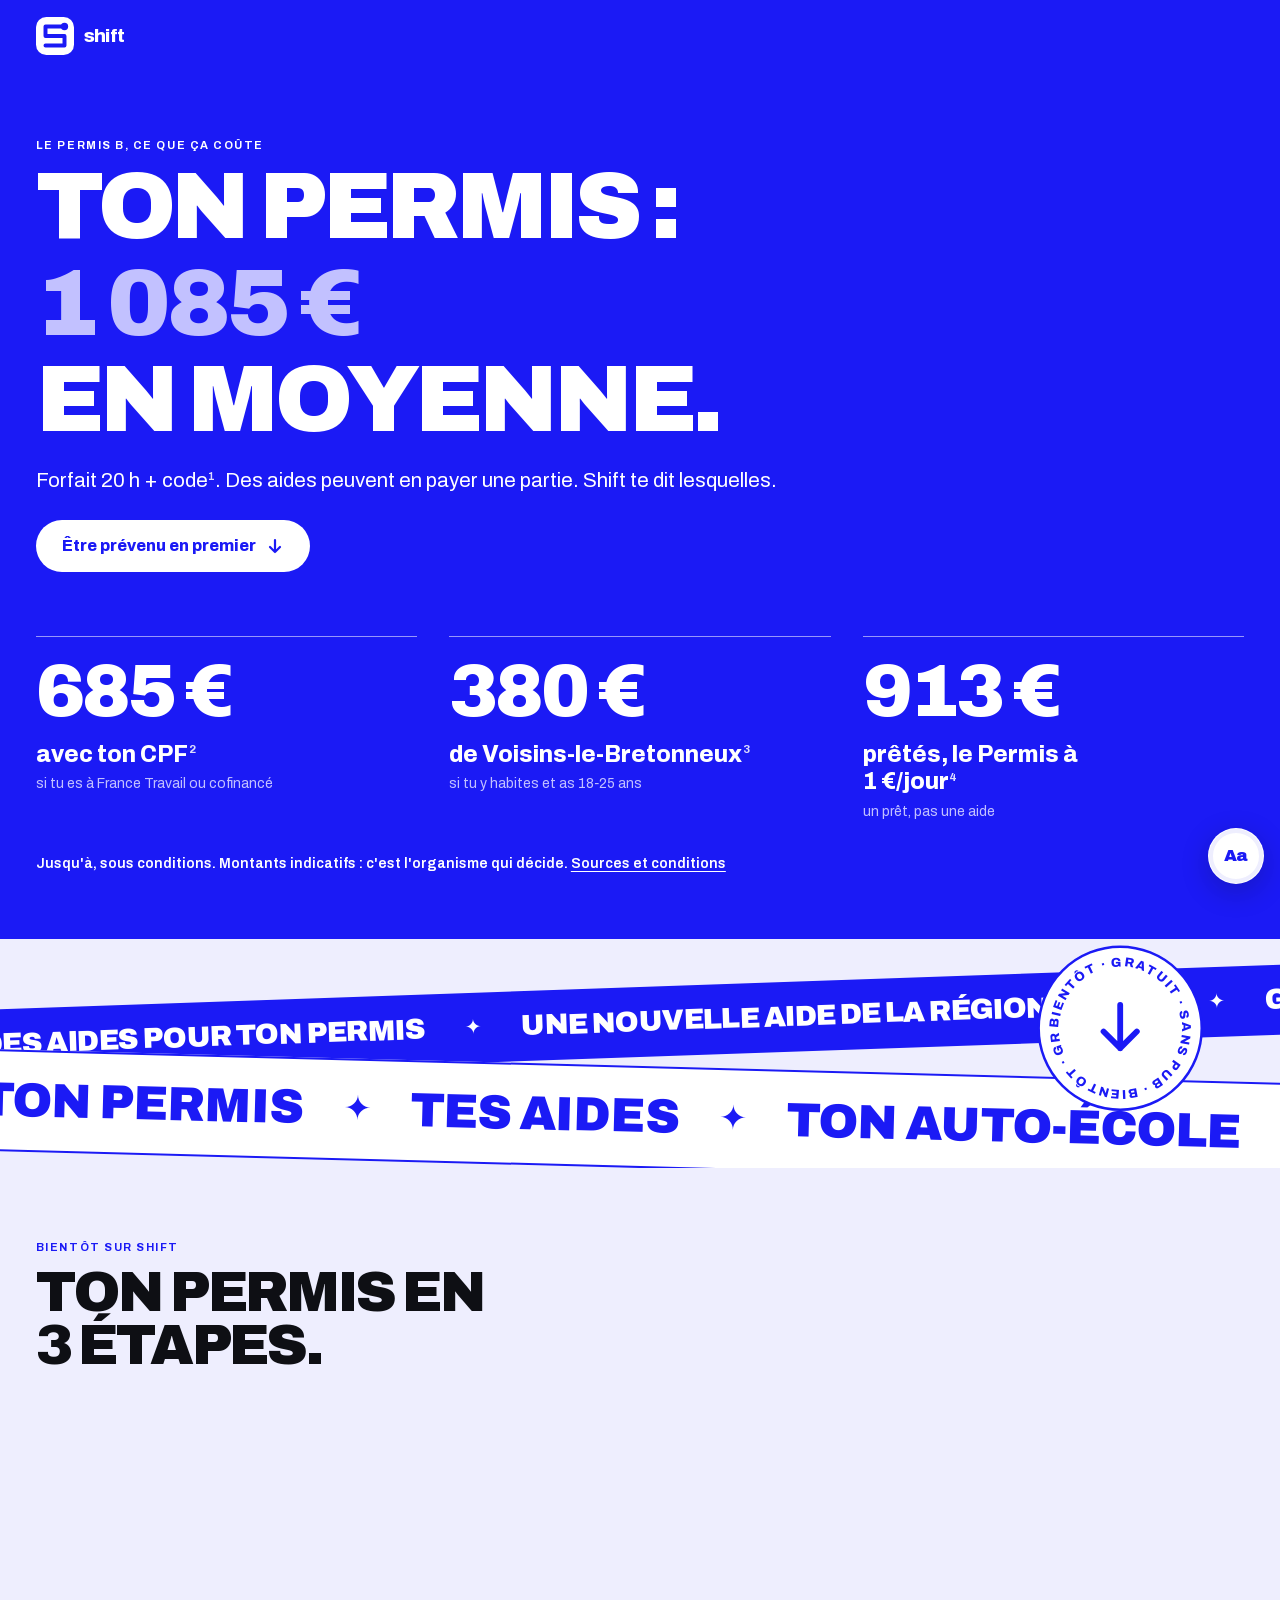
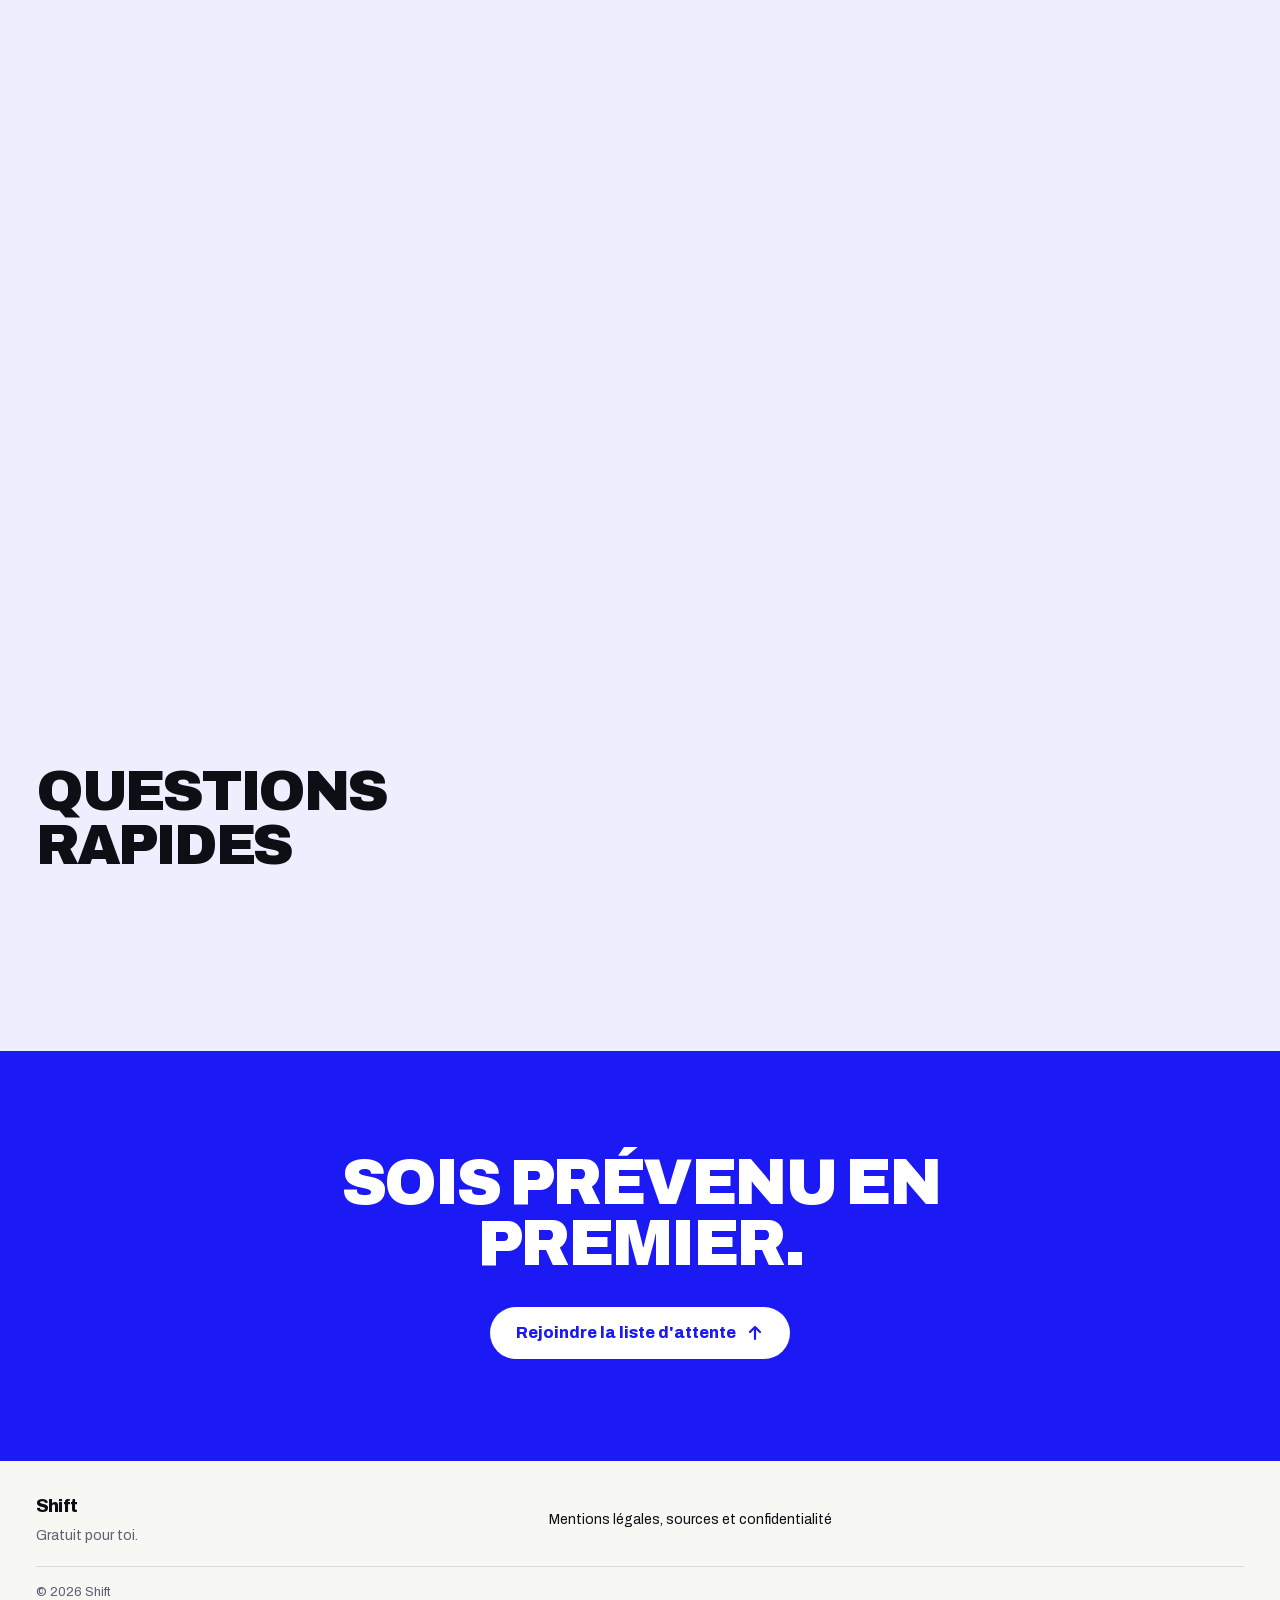
==== index.html @ b530eff1 "feat: US 10 · Vitrine — pastille de réglages d'affichage qui suit la lecture Remplace la ligne « pau" ====
<!doctype html>
<html lang="fr">
<head>
<meta charset="utf-8">
<meta name="viewport" content="width=device-width, initial-scale=1">
<!-- Pas d'en-tête HTTP possible sur GitHub Pages : la politique de sécurité passe par cette balise.
     Aucun script inline, aucun style inline, aucun tiers chargé ; motion.js ne fait qu'animer. Seul l'envoi du formulaire part vers Brevo. -->
<meta http-equiv="Content-Security-Policy" content="default-src 'none'; script-src 'self'; style-src 'self'; font-src 'self'; img-src 'self'; form-action 'self' https://*.sibforms.com https://vivienmcz.github.io; base-uri 'none'">
<meta name="referrer" content="no-referrer">
<title>Shift · Les aides pour ton permis</title>
<meta name="description" content="Le forfait 20 h + code du permis B coûte en moyenne 1 426 €. Des aides peuvent en payer une partie. Rejoins la liste : on te prévient dès que la nouvelle aide de la Région Île-de-France ouvre.">
<link rel="preload" href="fonts/archivo-latin.woff2" as="font" type="font/woff2" crossorigin>
<link rel="stylesheet" href="style.css">
<link rel="icon" href="favicon.svg" type="image/svg+xml">
<script src="motion.js"></script>
</head>
<body>
<!--
  Chiffres recopiés du calculateur (dépôt shift : backend/apps/aides/data/aides.yaml et
  cout-reference.yaml). Vérifiés le 08/10/2026 (aides) et le 14/10/2026 (coût).
  Quand une aide change là-bas, cette page se met à jour à la main.
-->
<header class="nav">
  <a class="marque" href="./" aria-label="Shift, accueil">
    <svg class="pastille" viewBox="0 0 48 48" aria-hidden="true">
      <rect class="boitier" width="48" height="48" rx="13"/>
      <path class="grille" d="M12 12H36M12 24H36M12 36H36"/>
      <path class="trajet" d="M36 12H12V24H36V36H12"/>
      <circle class="bille" cx="0" cy="0" r="4.6"/>
    </svg>
    <span>shift</span>
  </a>
</header>

<main>
  <section class="heros" aria-labelledby="titre">
    <div class="cadre">
      <p class="oeil">Le permis B, ce que ça coûte</p>
      <h1 id="titre" class="titre"><span class="ligne"><i>Ton permis&nbsp;:</i></span> <span class="ligne titre-chiffre"><i><span class="lu">1&nbsp;426</span><span data-compte="1426" aria-hidden="true">1&nbsp;426</span>&nbsp;€</i></span> <span class="ligne"><i>en moyenne.</i></span></h1>
      <p class="chapeau entre" data-d="1">Forfait 20&nbsp;h + code<a class="note" href="mentions-legales.html#n1" aria-label="Source et conditions, note 1">1</a>. Des aides peuvent en payer une partie. Shift te dit lesquelles.</p>
      <a class="appel entre" data-d="3" href="#liste"><span>Être prévenu en premier</span><svg width="18" height="18" viewBox="0 0 18 18" fill="none" aria-hidden="true"><path d="M9 3v12M4 10l5 5 5-5" stroke="currentColor" stroke-width="2.2" stroke-linecap="round" stroke-linejoin="round"/></svg></a>

      <ul class="chiffres">
        <li class="chiffre monte">
          <p class="montant"><span class="lu">900</span><span data-compte="900" aria-hidden="true">900</span>&nbsp;€</p>
          <p class="chiffre-mot">avec ton CPF<a class="note" href="mentions-legales.html#n2" aria-label="Source et conditions, note 2">2</a></p>
          <p class="chiffre-cond">si tu es à France Travail ou cofinancé</p>
        </li>
        <li class="chiffre monte">
          <p class="montant"><span class="lu">500</span><span data-compte="500" aria-hidden="true">500</span>&nbsp;€</p>
          <p class="chiffre-mot">de Voisins-le-Bretonneux<a class="note" href="mentions-legales.html#n3" aria-label="Source et conditions, note 3">3</a></p>
          <p class="chiffre-cond">si tu y habites et as 18‑25&nbsp;ans</p>
        </li>
        <li class="chiffre monte">
          <p class="montant"><span class="lu">1&nbsp;200</span><span data-compte="1200" aria-hidden="true">1&nbsp;200</span>&nbsp;€</p>
          <p class="chiffre-mot">prêtés, le Permis à 1&nbsp;€/<span class="insec">jour<a class="note" href="mentions-legales.html#n4" aria-label="Source et conditions, note 4">4</a></span></p>
          <p class="chiffre-cond">un prêt, pas une aide</p>
        </li>
      </ul>
      <p class="avertissement">Jusqu'à, sous conditions. Montants indicatifs&nbsp;: c'est l'organisme qui décide. <a href="mentions-legales.html#sources">Sources et conditions</a></p>
    </div>
  </section>


  <!-- Deux bandeaux croisés, comme une affiche de campagne. Décoratifs : tout ce qu'ils disent est déjà écrit sur la page. -->
  <div class="ruban" aria-hidden="true">
    <div class="ruban-ligne ruban-a"><div><span>Des aides pour ton permis</span><span>Une nouvelle aide de la Région arrive</span><span>Gratuit, compte facultatif</span><span>Des aides pour ton permis</span><span>Une nouvelle aide de la Région arrive</span><span>Gratuit, compte facultatif</span><span>Des aides pour ton permis</span><span>Une nouvelle aide de la Région arrive</span><span>Gratuit, compte facultatif</span><span>Des aides pour ton permis</span><span>Une nouvelle aide de la Région arrive</span><span>Gratuit, compte facultatif</span></div></div>
    <div class="ruban-ligne ruban-b"><div><span>Ton permis</span><span>Tes aides</span><span>Ton auto-école</span><span>Ton permis</span><span>Tes aides</span><span>Ton auto-école</span><span>Ton permis</span><span>Tes aides</span><span>Ton auto-école</span><span>Ton permis</span><span>Tes aides</span><span>Ton auto-école</span></div></div>
    <svg class="sceau" viewBox="0 0 200 200">
      <defs><path id="cercle" d="M100,100 m-74,0 a74,74 0 1,1 148,0 a74,74 0 1,1 -148,0"/></defs>
      <circle cx="100" cy="100" r="98"/>
      <text><textPath href="#cercle">BIENTÔT · GRATUIT · SANS PUB · BIENTÔT · GRATUIT · SANS PUB ·</textPath></text>
      <path class="sceau-fleche" d="M100 72v52M80 104l20 20 20-20"/>
    </svg>
  </div>

  <section class="promesse" aria-labelledby="promesse-titre">
    <div class="cadre">
      <p class="oeil oeil-bleu">Bientôt sur Shift</p>
      <h2 id="promesse-titre" class="h2 promesse-titre">Ton permis en 3&nbsp;étapes.</h2>
      <ol class="etapes">
        <li class="etape monte"><span class="etape-n" aria-hidden="true">01</span><h3>Trouve tes aides</h3><p>Quelques questions sur ta situation. Shift te montre les aides auxquelles tu pourrais être éligible, avec leur montant et où les demander.</p></li>
        <li class="etape monte"><span class="etape-n" aria-hidden="true">02</span><h3>Choisis ton auto-école</h3><p>Toutes les auto-écoles des Yvelines, avec leur taux de réussite officiel quand il est fiable. Le classement ne s'achète pas.</p></li>
        <li class="etape monte"><span class="etape-n" aria-hidden="true">03</span><h3>Lance-toi</h3><p>Tu arrives à l'auto-école en sachant ce que tu peux financer. Gratuit, sans pub, compte facultatif.</p></li>
      </ol>
    </div>
  </section>

  <section class="suite" aria-labelledby="region">
    <div class="cadre suite-grille">
      <div class="region monte">
        <p class="badge"><span class="pouls" aria-hidden="true"></span>Annoncée, pas encore ouverte</p>
        <p class="oeil oeil-bleu">Une nouvelle aide arrive</p>
        <h2 id="region" class="h2">La Région Île‑de‑France prépare 500&nbsp;€.</h2>
        <p class="region-appel">Rejoins la liste&nbsp;: on te prévient dès qu'elle ouvre<a class="note" href="mentions-legales.html#n5" aria-label="Source et conditions, note 5">5</a>.</p>

      </div>

      <!-- Formulaire Brevo envoyé tel quel, sans leur script : aucun traceur sur la page.
           L'adresse d'envoi (action) vient du formulaire créé dans le compte Brevo de Vivien,
           double confirmation activée. Tant qu'elle n'est pas posée, la page n'est pas publiée. -->
      <form class="carte monte" data-d="1" id="liste" method="post" action="https://BREVO_FORM_URL.sibforms.com/serve/A_REMPLACER" aria-labelledby="liste-titre">
        <h2 id="liste-titre" class="carte-titre">Rejoins la liste d'attente</h2>
        <p class="carte-mot">Un e-mail quand l'aide de la Région ouvre, puis pour chaque nouvelle aide au permis.</p>

        <label class="etiquette" for="email">Adresse e-mail</label>
        <input class="champ" id="email" name="EMAIL" type="email" autocomplete="email" inputmode="email" placeholder="nom@exemple.fr" required>

        <fieldset class="profil">
          <legend class="etiquette">Je suis</legend>
          <div class="profil-choix">
            <label class="option"><input type="radio" name="PROFIL" value="eleve" checked><span>Élève</span></label>
            <label class="option"><input type="radio" name="PROFIL" value="auto-ecole"><span>Auto-école</span></label>
          </div>
        </fieldset>

        <label class="accord">
          <input type="checkbox" name="OPT_IN" value="1" required>
          <span>J'accepte de recevoir par e-mail les nouvelles aides au permis et l'ouverture de Shift. Désinscription en un clic. <a href="mentions-legales.html#donnees">Confidentialité</a></span>
        </label>

        <!-- piège à robots de Brevo : un humain ne le voit pas et le laisse vide -->
        <input class="piege" type="text" name="email_address_check" value="" tabindex="-1" autocomplete="off" aria-hidden="true">
        <input type="hidden" name="locale" value="fr">

        <button class="action" type="submit">
          <span>Me prévenir</span>
          <svg width="18" height="18" viewBox="0 0 18 18" fill="none" aria-hidden="true"><path d="M3 9h12M10 4l5 5-5 5" stroke="currentColor" stroke-width="2.2" stroke-linecap="round" stroke-linejoin="round"/></svg>
        </button>
      </form>

      <div class="ecoles monte">
        <p class="oeil oeil-bleu">Pour les auto-écoles</p>
        <p class="ecoles-mot">Gratuit pour les auto-écoles. Et le classement ne s'achète pas.</p>
      </div>
    </div>
  </section>
  <section class="faq" aria-labelledby="faq-titre">
    <div class="cadre faq-grille">
      <h2 id="faq-titre" class="h2">Questions rapides</h2>
      <div class="faq-liste">
        <details class="monte"><summary>C'est vraiment gratuit&nbsp;?</summary><p>Oui, pour toi, sans abonnement ni pub. Pour les auto-écoles, être listée est gratuit, et rien n'est facturé au lancement.</p></details>
        <details class="monte"><summary>Alors comment Shift gagne de l'argent&nbsp;?</summary><p>Plus tard, une auto-école partenaire nous rémunérera quand un élève venu de Shift s'inscrit chez elle. Être partenaire ne change jamais sa place dans la liste.</p></details>
        <details class="monte"><summary>Pourquoi m'inscrire maintenant&nbsp;?</summary><p>Pour être prévenu dès que l'aide de la Région ouvre et dès que Shift est en ligne. Un e-mail de temps en temps, désinscription en un clic.</p></details>
      </div>
    </div>
  </section>

  <section class="final">
    <div class="cadre">
      <p class="final-titre">Sois prévenu en premier.</p>
      <a class="appel" href="#liste"><span>Rejoindre la liste d'attente</span><svg width="18" height="18" viewBox="0 0 18 18" fill="none" aria-hidden="true"><path d="M9 15V3M4 8l5-5 5 5" stroke="currentColor" stroke-width="2.2" stroke-linecap="round" stroke-linejoin="round"/></svg></a>
    </div>
  </section>
</main>

<!-- Réglages d'affichage : une pastille qui suit la lecture (son anneau se remplit au défilement).
     Les cases marchent sans JavaScript (CSS :has) ; motion.js ne fait que s'en souvenir. -->
<details class="reglages">
  <summary aria-label="Réglages d'affichage et d'accessibilité">
    <svg class="anneau" viewBox="0 0 56 56" aria-hidden="true"><circle class="anneau-fond" cx="28" cy="28" r="25"/><circle class="anneau-avance" cx="28" cy="28" r="25" pathLength="100"/></svg>
    <span class="reglages-icone" aria-hidden="true">Aa</span>
  </summary>
  <fieldset class="reglages-panneau">
    <legend>Affichage</legend>
    <label><input type="checkbox" id="pause" data-reglage="pause"> Arrêter les animations</label>
    <label><input type="checkbox" id="grand" data-reglage="grand"> Texte plus grand</label>
    <label><input type="checkbox" id="lecture" data-reglage="lecture"> Lecture facilitée (dyslexie)</label>
    <label><input type="checkbox" id="contraste" data-reglage="contraste"> Contraste renforcé</label>
    <label><input type="checkbox" id="liens" data-reglage="liens"> Souligner les liens</label>
  </fieldset>
</details>

<footer class="pied">
  <div class="cadre">
    <div class="pied-haut">
      <div>
        <p class="pied-marque">Shift</p>
        <p class="pied-promesse">Gratuit pour toi.</p>
      </div>
      <a href="mentions-legales.html">Mentions légales, sources et confidentialité</a>
    </div>
    <p class="pied-mot">© 2026 Shift</p>
  </div>
</footer>
</body>
</html>
---- style.css ----
/* Vitrine Shift. Jetons repris de DESIGN.md (dépôt shift) : registre « aplat plein »,
   bleu #1B1AF5 seul, Archivo seule. Contrastes mesurés dans le prototype. */
@font-face{
  font-family:'Archivo';
  src:url('fonts/archivo-latin.woff2') format('woff2');
  font-weight:400 900; font-style:normal; font-display:swap;
}
:root{
  --champ:#1B1AF5;
  --champ-clair:#C2C1FF;   /* texte secondaire sur le bleu : 4,92:1 */
  --encre:#0E0F14;
  --papier:#F7F7F4;
  --bande:#EEEEFE;          /* bleu très pâle de la seconde bande */
  --blanc:#FFFFFF;
  --gris:#5B6170;           /* texte secondaire sur papier : 5,9:1 */
  --trait:#D9D9E6;
  --marge:clamp(16px,2.8vw,40px);
}
*{box-sizing:border-box;margin:0;padding:0}
body{
  font-family:'Archivo',system-ui,-apple-system,'Segoe UI',sans-serif;
  background:var(--papier); color:var(--encre); line-height:1.45;
  -webkit-font-smoothing:antialiased;
}
a{color:inherit; text-underline-offset:3px}
a:focus-visible,button:focus-visible,input:focus-visible{outline:3px solid var(--champ); outline-offset:2px}
.cadre{max-width:1440px; margin:0 auto; padding:0 var(--marge)}

/* barre : le logo seul */
.nav{background:var(--champ); color:var(--blanc); padding:14px var(--marge) 0}
.marque{display:inline-flex; align-items:center; gap:10px; min-height:44px; text-decoration:none}
.marque span{font-weight:800; font-size:19px; letter-spacing:-.04em}
.pastille{width:38px; height:38px}
.pastille .boitier{fill:var(--blanc)}
.pastille .grille{stroke:var(--champ); stroke-opacity:.3; stroke-width:3; stroke-linecap:round; fill:none}
.pastille .trajet{stroke:var(--champ); stroke-width:5; stroke-linecap:round; stroke-linejoin:round; fill:none}
.pastille .bille{fill:var(--champ)}

.oeil{font-size:.6875rem; font-weight:700; letter-spacing:.14em; text-transform:uppercase; margin-bottom:10px}
.source{font-size:.75rem; color:var(--champ-clair); margin-top:10px; max-width:62ch}
.source a{color:inherit}

/* 1. le prix, puis trois chiffres */
.heros{background:var(--champ); color:var(--blanc); padding:clamp(40px,6vw,80px) 0 clamp(40px,5vw,64px)}
.titre{
  font-weight:900; text-transform:uppercase; letter-spacing:-.045em;
  font-size:clamp(2.6rem,7.4vw,6.4rem); line-height:.9; max-width:17ch;
}
.titre-chiffre{display:block; color:var(--champ-clair)}
.chapeau{font-size:clamp(1.05rem,1.6vw,1.3rem); margin-top:24px}
.chiffres{list-style:none; display:grid; gap:28px; margin-top:clamp(36px,5vw,64px)}
.chiffre{border-top:1px solid rgba(255,255,255,.55); padding-top:18px}
.montant{font-weight:900; font-size:clamp(3rem,6vw,4.6rem); line-height:1; letter-spacing:-.04em; margin-bottom:12px}
.chiffre-mot{font-weight:600; max-width:44ch}
.avertissement{font-weight:600; font-size:.875rem; margin-top:32px}

/* 2. la Région, le formulaire, les auto-écoles */
.suite{background:var(--bande); padding:clamp(48px,7vw,96px) 0}
.suite-grille{display:grid; gap:40px; align-items:start}
.badge{
  display:inline-block; background:var(--blanc); border-radius:999px; padding:5px 10px;
  font-size:.6875rem; font-weight:800; letter-spacing:.12em; text-transform:uppercase; margin-bottom:14px;
}
.oeil-bleu{color:var(--champ)}
.h2{font-weight:900; text-transform:uppercase; letter-spacing:-.04em; line-height:.95; font-size:clamp(2rem,4.4vw,3.6rem); max-width:14ch}
.region-mot{color:var(--gris); margin-top:18px; max-width:46ch}
.region-appel{font-weight:700; font-size:1.2rem; margin-top:20px; max-width:40ch}
.avertissement-petit{font-size:.8125rem; font-weight:600; margin-top:16px}
.source-sombre{color:var(--gris); margin-top:2px}
.ecoles{margin-top:8px}
.ecoles-mot{font-weight:700; font-size:1.1rem; max-width:44ch}

.carte{background:var(--blanc); border-radius:16px; padding:clamp(20px,2.4vw,28px); display:grid; gap:10px}
.carte-titre{font-weight:900; text-transform:uppercase; letter-spacing:-.04em; font-size:clamp(1.4rem,2.2vw,1.75rem); line-height:1}
.carte-mot{font-size:.8125rem; color:var(--gris); margin-bottom:10px}
.etiquette{font-size:.6875rem; font-weight:700; letter-spacing:.14em; text-transform:uppercase; margin-top:6px}
.champ{
  font:inherit; font-size:1rem; min-height:48px; padding:0 14px; width:100%;
  border:1px solid var(--trait); border-radius:10px; background:var(--blanc); color:var(--encre);
}
.champ::placeholder{color:var(--gris)}
.champ:user-invalid{border-color:#C0262D}
.profil{border:0; display:grid; gap:10px}
.profil-choix{display:grid; grid-template-columns:1fr 1fr; gap:8px}
.option{
  display:flex; align-items:center; gap:10px; min-height:48px; padding:0 14px; cursor:pointer;
  border:1px solid var(--trait); border-radius:10px; font-weight:600; font-size:.9375rem;
}
.option:has(input:checked){border:2px solid var(--champ); background:#F4F4FF}
.option input,.accord input{width:20px; height:20px; accent-color:var(--champ); flex:0 0 auto}
.accord{display:flex; gap:12px; align-items:flex-start; font-size:.875rem; margin-top:10px; cursor:pointer}
.accord a{display:inline-block; color:var(--champ); font-weight:600; margin-top:2px}
.piege{position:absolute; left:-9999px; width:1px; height:1px; overflow:hidden}
.action{
  display:inline-flex; align-items:center; justify-content:center; gap:10px; min-height:52px; margin-top:12px;
  font:inherit; font-weight:700; font-size:1rem; color:var(--blanc); background:var(--champ);
  border:0; border-radius:999px; cursor:pointer;
}
.action:hover{background:#1514C9}

/* pied */
.pied{background:var(--papier); padding:32px 0 20px; font-size:.875rem}
.pied-haut{display:grid; gap:16px; padding-bottom:20px; border-bottom:1px solid var(--trait)}
.pied-haut a{display:inline-flex; align-items:center; min-height:44px; text-decoration:none}
.pied-haut a:hover{text-decoration:underline}
.pied-marque{font-weight:800; font-size:1.15rem; letter-spacing:-.04em; margin-bottom:6px}
.pied-promesse,.pied-mot{color:var(--gris)}
.pied-mot{font-size:.8125rem; padding-top:16px}

/* page de texte (mentions légales, merci) */
.texte{max-width:72ch; padding-top:48px; padding-bottom:64px}
.texte h1{font-weight:900; text-transform:uppercase; letter-spacing:-.04em; font-size:clamp(1.8rem,4vw,2.6rem); line-height:1; margin-bottom:24px}
.texte h2{font-size:1.15rem; font-weight:800; margin:32px 0 8px}
.texte p,.texte li{margin-bottom:10px}
.texte ul{padding-left:20px}
.texte .champ-lien{color:var(--champ); font-weight:600}

@media (min-width:860px){
  .chiffres{grid-template-columns:repeat(3,minmax(0,1fr)); gap:32px}
  .suite-grille{grid-template-columns:minmax(0,7fr) minmax(0,5fr); column-gap:64px; row-gap:48px}
  .region{grid-row:1}
  .carte{grid-column:2; grid-row:1 / span 2}
  .ecoles{grid-column:1; grid-row:2; margin-top:0}
  .pied-haut{grid-template-columns:5fr 7fr; align-items:center}
}

/* ───────────── Mouvement : une affiche de campagne qui s'anime ─────────────
   CSS d'abord ; motion.js ne fait que poser .vu au défilement et faire compter
   les chiffres. Sans lui, tout est visible et immobile. */
:root{--courbe:cubic-bezier(.16,1,.3,1)}

/* 1. le titre monte ligne par ligne, avec une légère bascule */
.ligne{display:block; overflow:hidden; padding:.14em 0 .12em; margin:-.14em 0 -.12em}
.ligne i{display:block; font-style:normal; transform:translateY(105%) rotate(2.5deg); animation:monter 1.1s var(--courbe) forwards}
.ligne:nth-child(1) i{animation-delay:.05s}
.ligne:nth-child(2) i{animation-delay:.17s}
.ligne:nth-child(3) i{animation-delay:.29s}
@keyframes monter{to{transform:none}}
.titre-chiffre i{font-variant-numeric:tabular-nums}

/* le titre s'éloigne doucement quand on défile (navigateurs qui savent le faire) */
@supports (animation-timeline:scroll()){
  .titre{animation:eloigner linear both; animation-timeline:scroll(root); animation-range:0 70vh}
  @keyframes eloigner{to{transform:translateY(-6vh) scale(.94)}}
}

/* 2. le reste du héros entre après le titre */
.entre{opacity:0; transform:translateY(16px); animation:apparaitre .9s var(--courbe) forwards}
.entre[data-d="1"]{animation-delay:.55s}
.entre[data-d="2"]{animation-delay:.8s}
.entre[data-d="3"]{animation-delay:.95s}
@keyframes apparaitre{to{opacity:1; transform:none}}

/* l'appel du héros : la flèche descend vers le formulaire */
.appel{
  display:inline-flex; align-items:center; gap:10px; min-height:52px; margin-top:24px; padding:0 26px;
  background:var(--blanc); color:var(--champ); border-radius:999px; font-weight:800; text-decoration:none;
  transition:transform .25s var(--courbe);
}
.appel:hover{transform:translateY(-2px)}
.appel svg{animation:descendre 1.6s ease-in-out infinite}
@keyframes descendre{0%,100%{transform:none}50%{transform:translateY(4px)}}
.appel:focus-visible{outline-color:var(--blanc)}

/* 3. les blocs montent à leur arrivée à l'écran */
.anime .monte{opacity:0; transform:translateY(40px)}
.anime .monte.vu{opacity:1; transform:none; transition:opacity .9s var(--courbe), transform 1s var(--courbe)}
.anime .chiffres .monte:nth-child(2).vu{transition-delay:.12s}
.anime .chiffres .monte:nth-child(3).vu{transition-delay:.24s}
.anime .monte[data-d="1"].vu{transition-delay:.15s}
.montant{font-variant-numeric:tabular-nums}
/* le filet du haut de chaque chiffre se trace de gauche à droite */
.anime .chiffre{border-top-color:transparent; position:relative}
.anime .chiffre::before{content:""; position:absolute; left:0; top:-1px; height:1px; width:100%; background:rgba(255,255,255,.55); transform:scaleX(0); transform-origin:left}
.anime .chiffre.vu::before{transform:none; transition:transform 1.2s var(--courbe) .2s}

/* 4. deux rubans croisés entre les deux parties, et un sceau qui tourne */
.ruban{position:relative; background:var(--bande); padding:clamp(28px,4vw,48px) 0 0; overflow:hidden}
.ruban-ligne{overflow:hidden; white-space:nowrap; padding:14px 0; font-weight:900; text-transform:uppercase; letter-spacing:-.02em}
.ruban-ligne div{display:inline-flex; gap:40px; padding-right:40px; animation:defiler 30s linear infinite}
.ruban-ligne span::after{content:"✦"; margin-left:40px; font-size:.7em; vertical-align:.15em}
.ruban-a{background:var(--champ); color:var(--blanc); font-size:clamp(1.1rem,2.4vw,1.8rem); transform:rotate(-2deg); margin:0 -20px}
.ruban-b{background:var(--blanc); color:var(--champ); font-size:clamp(1.6rem,4vw,3rem); transform:rotate(1.5deg); margin:10px -20px 0; border-block:2px solid var(--champ)}
.ruban-b div{animation-direction:reverse; animation-duration:38s}
@keyframes defiler{to{transform:translateX(-50%)}}
.sceau{position:absolute; right:clamp(16px,6vw,96px); top:6px; width:clamp(104px,13vw,168px); height:auto; z-index:2; animation:tourner 18s linear infinite}
.sceau circle{fill:var(--blanc); stroke:var(--champ); stroke-width:3}
.sceau text{font-weight:800; font-size:15.5px; letter-spacing:.12em; fill:var(--champ)}
.sceau-fleche{stroke:var(--champ); stroke-width:7; stroke-linecap:round; stroke-linejoin:round; fill:none; transform-origin:100px 100px; animation:tourner 18s linear infinite reverse}
@keyframes tourner{to{transform:rotate(360deg)}}

/* 5. le badge « annoncée » bat comme un signal */
.badge{display:inline-flex; align-items:center; gap:8px}
.pouls{width:8px; height:8px; border-radius:50%; background:var(--champ); position:relative}
.pouls::after{content:""; position:absolute; inset:0; border-radius:50%; background:var(--champ); animation:battre 1.8s ease-out infinite}
@keyframes battre{to{transform:scale(3.2); opacity:0}}

/* le bouton du formulaire : la flèche avance au survol */
.action svg{transition:transform .3s var(--courbe)}
.action:hover svg{transform:translateX(4px)}

/* texte lu par les lecteurs d'écran, invisible à l'écran */
.lu{position:absolute; width:1px; height:1px; overflow:hidden; clip-path:inset(50%); white-space:nowrap}

/* moins d'animations demandées : tout est posé, rien ne bouge */
@media (prefers-reduced-motion:reduce){
  *,*::before,*::after{animation:none!important; transition:none!important}
  .ligne i,.entre,.anime .monte{opacity:1!important; transform:none!important}
  .anime .chiffre::before{transform:none}
}

/* page de vente : chiffres courts, notes vers les sources */
.note{font-size:.5em; font-weight:700; vertical-align:super; line-height:0; margin-left:.06em; text-decoration:none; color:inherit; opacity:.85; position:relative; white-space:nowrap}
/* zone de toucher de 24 px autour du petit numéro, sans pousser le texte */
.note::before{content:""; position:absolute; inset:-12px -8px}
.titre .note,.montant .note{font-size:.32em}
.note:hover{text-decoration:underline}
.chiffre-mot{font-weight:800; font-size:clamp(1.15rem,1.8vw,1.45rem); line-height:1.2; max-width:22ch}
.chiffre-cond{font-size:.875rem; color:var(--champ-clair); margin-top:6px}
.avertissement a{color:inherit; text-underline-offset:3px}
.promesse{background:var(--bande); padding:clamp(40px,6vw,72px) 0 0}
.region-appel{font-size:clamp(1.15rem,1.8vw,1.4rem)}
.notes{padding-left:22px}
.notes li{margin-bottom:14px}
.notes li:target{background:var(--bande); outline:6px solid var(--bande)}


/* comment ça marche : trois étapes courtes */
.promesse-titre{margin-bottom:28px}
.etapes{list-style:none; display:grid; gap:16px}
.etape{background:var(--blanc); border-radius:16px; padding:22px 22px 24px}
.etape-n{display:block; font-weight:900; font-size:2.6rem; line-height:1; color:var(--champ); letter-spacing:-.04em; margin-bottom:12px}
.etape h3{font-weight:900; font-size:1.3rem; letter-spacing:-.02em; margin-bottom:6px}
.etape p{color:var(--gris); max-width:40ch}

/* questions rapides : ouvertes au clic, sans script */
.faq{background:var(--bande); padding:clamp(56px,7vw,96px) 0}
.faq-grille{display:grid; gap:24px}
.faq details{border-top:1px solid var(--trait); padding:4px 0}
.faq details:last-child{border-bottom:1px solid var(--trait)}
.faq summary{cursor:pointer; list-style:none; font-weight:800; font-size:1.15rem; min-height:56px; display:flex; align-items:center; justify-content:space-between; gap:16px}
.faq summary::-webkit-details-marker{display:none}
.faq summary::after{content:"+"; font-size:1.6rem; font-weight:500; color:var(--champ); transition:transform .3s var(--courbe)}
.faq details[open] summary::after{transform:rotate(45deg)}
.faq details p{color:var(--gris); padding:0 0 18px; max-width:60ch}

/* dernier appel, plein bleu */
.final{background:var(--champ); color:var(--blanc); padding:clamp(56px,8vw,112px) 0; text-align:center}
.final-titre{font-weight:900; text-transform:uppercase; letter-spacing:-.04em; line-height:.95; font-size:clamp(2rem,5vw,4.2rem); max-width:18ch; margin:0 auto}
.final .appel{margin-top:32px}

@media (min-width:860px){
  .etapes{grid-template-columns:repeat(3,1fr); gap:24px}
  .faq-grille{grid-template-columns:5fr 7fr; gap:64px}
}
.insec{white-space:nowrap}

/* le logo : la bille passe les rapports sur le trajet du S, comme dans le prototype */
@keyframes passer-les-rapports{
  0%,10%   {offset-distance:0%}
  18%,28%  {offset-distance:33%}
  36%,46%  {offset-distance:50%}
  54%,64%  {offset-distance:83%}
  72%,100% {offset-distance:100%}
}
.pastille .bille{
  offset-path:path('M36 12H12V24H36V36H12');
  offset-rotate:0deg;
  animation:passer-les-rapports 8s var(--courbe) infinite;
}
/* à l'arrivée, le S se trace avant que la bille parte */
.pastille .trajet{stroke-dasharray:96; stroke-dashoffset:96; animation:tracer 1.1s var(--courbe) .2s forwards}
@keyframes tracer{to{stroke-dashoffset:0}}
@media (prefers-reduced-motion:reduce){.pastille .trajet{stroke-dashoffset:0}}

/* ───────────── Réglages d'affichage : la pastille ───────────── */
.reglages{position:fixed; right:16px; bottom:16px; z-index:20}
.reglages summary{
  list-style:none; cursor:pointer; position:relative; width:56px; height:56px; border-radius:50%;
  background:var(--blanc); color:var(--champ); display:grid; place-items:center;
  box-shadow:0 8px 28px rgba(14,15,20,.22);
}
.reglages summary::-webkit-details-marker{display:none}
.reglages summary:focus-visible{outline:3px solid var(--encre); outline-offset:3px}
.reglages-icone{font-weight:900; font-size:1.05rem; letter-spacing:-.04em}
.anneau{position:absolute; inset:0; width:56px; height:56px; transform:rotate(-90deg)}
.anneau circle{fill:none; stroke-width:4}
.anneau-fond{stroke:var(--bande)}
.anneau-avance{stroke:var(--champ); stroke-dasharray:100; stroke-dashoffset:100; stroke-linecap:round}
/* l'anneau suit l'avance de la lecture (navigateurs qui le savent ; ailleurs il reste vide) */
@supports (animation-timeline:scroll()){
  .anneau-avance{animation:avancer linear both; animation-timeline:scroll(root)}
  @keyframes avancer{to{stroke-dashoffset:0}}
}
.reglages-panneau{
  position:absolute; right:0; bottom:68px; width:min(300px,calc(100vw - 32px));
  background:var(--blanc); color:var(--encre); border:0; border-radius:16px; padding:16px 18px 10px;
  box-shadow:0 16px 44px rgba(14,15,20,.25);
}
.reglages-panneau legend{float:left; width:100%; font-weight:800; font-size:.6875rem; letter-spacing:.14em; text-transform:uppercase; color:var(--champ); margin-bottom:6px}
.reglages-panneau label{display:flex; align-items:center; gap:10px; min-height:44px; font-weight:600; font-size:.95rem; cursor:pointer; clear:both}
.reglages-panneau input{width:20px; height:20px; accent-color:var(--champ); flex:0 0 auto}

/* 1. arrêter les animations */
html:has(#pause:checked) *,html:has(#pause:checked) *::before,html:has(#pause:checked) *::after{animation-play-state:paused!important; transition:none!important}
html:has(#pause:checked) .ligne i,html:has(#pause:checked) .entre,html:has(#pause:checked) .anime .monte{animation:none!important; opacity:1!important; transform:none!important}
html:has(#pause:checked) .pastille .trajet{animation:none; stroke-dashoffset:0}
/* l'anneau de lecture n'est pas une animation décorative : il continue */
html:has(#pause:checked) .anneau-avance{animation-play-state:running!important}
/* 2. texte plus grand */
html:has(#grand:checked){font-size:125%}
/* 3. lecture facilitée : police système sans empattement, espacements de WCAG 1.4.12 */
html:has(#lecture:checked) body,html:has(#lecture:checked) .champ,html:has(#lecture:checked) .action{font-family:Verdana,Tahoma,'Segoe UI',system-ui,sans-serif}
html:has(#lecture:checked) main p,html:has(#lecture:checked) main li,html:has(#lecture:checked) main summary,html:has(#lecture:checked) main label{letter-spacing:.12em; word-spacing:.16em; line-height:1.6}
html:has(#lecture:checked) .titre,html:has(#lecture:checked) .h2,html:has(#lecture:checked) .final-titre,html:has(#lecture:checked) .carte-titre{text-transform:none; letter-spacing:0; line-height:1.15}
/* 4. contraste renforcé */
html:has(#contraste:checked){--champ-clair:#FFFFFF; --gris:#0E0F14; --trait:#0E0F14}
html:has(#contraste:checked) .source,html:has(#contraste:checked) .chiffre-cond{color:#FFFFFF}
/* 5. souligner les liens */
html:has(#liens:checked) a{text-decoration:underline!important; text-underline-offset:3px}
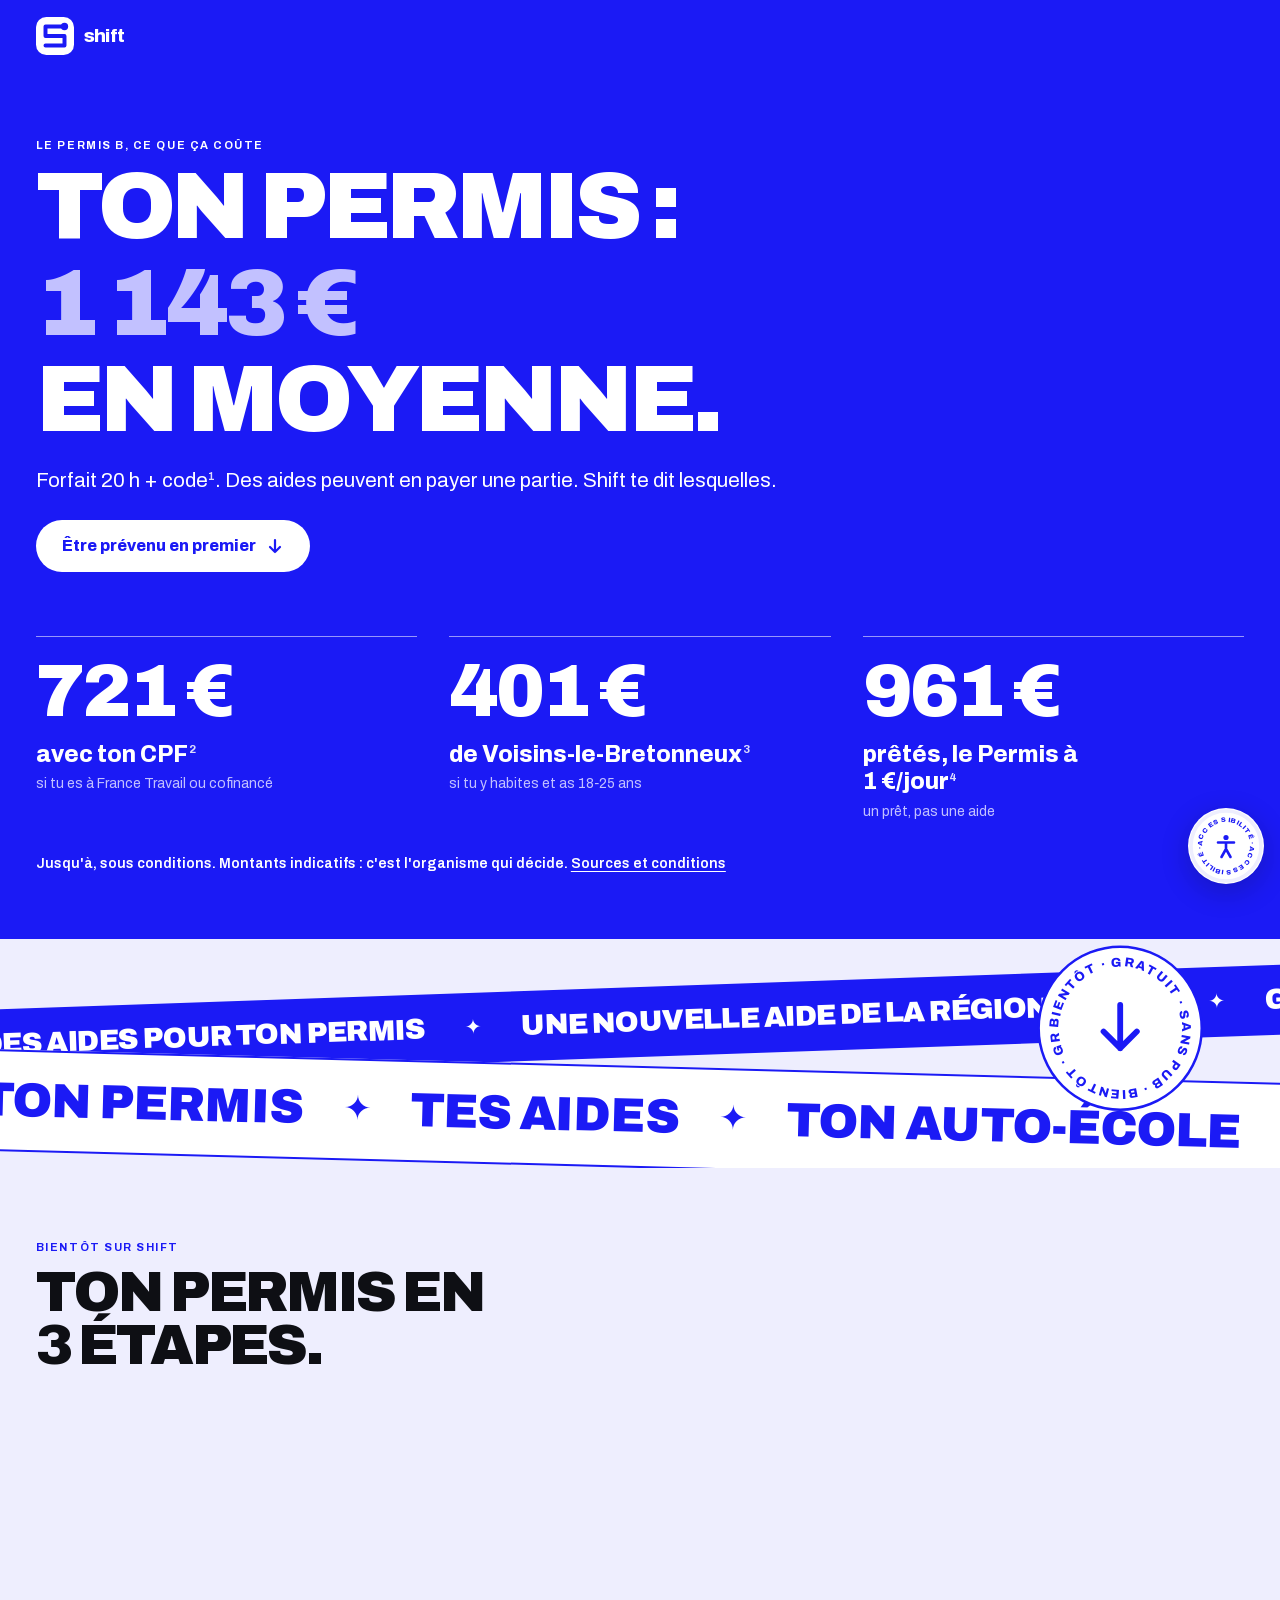
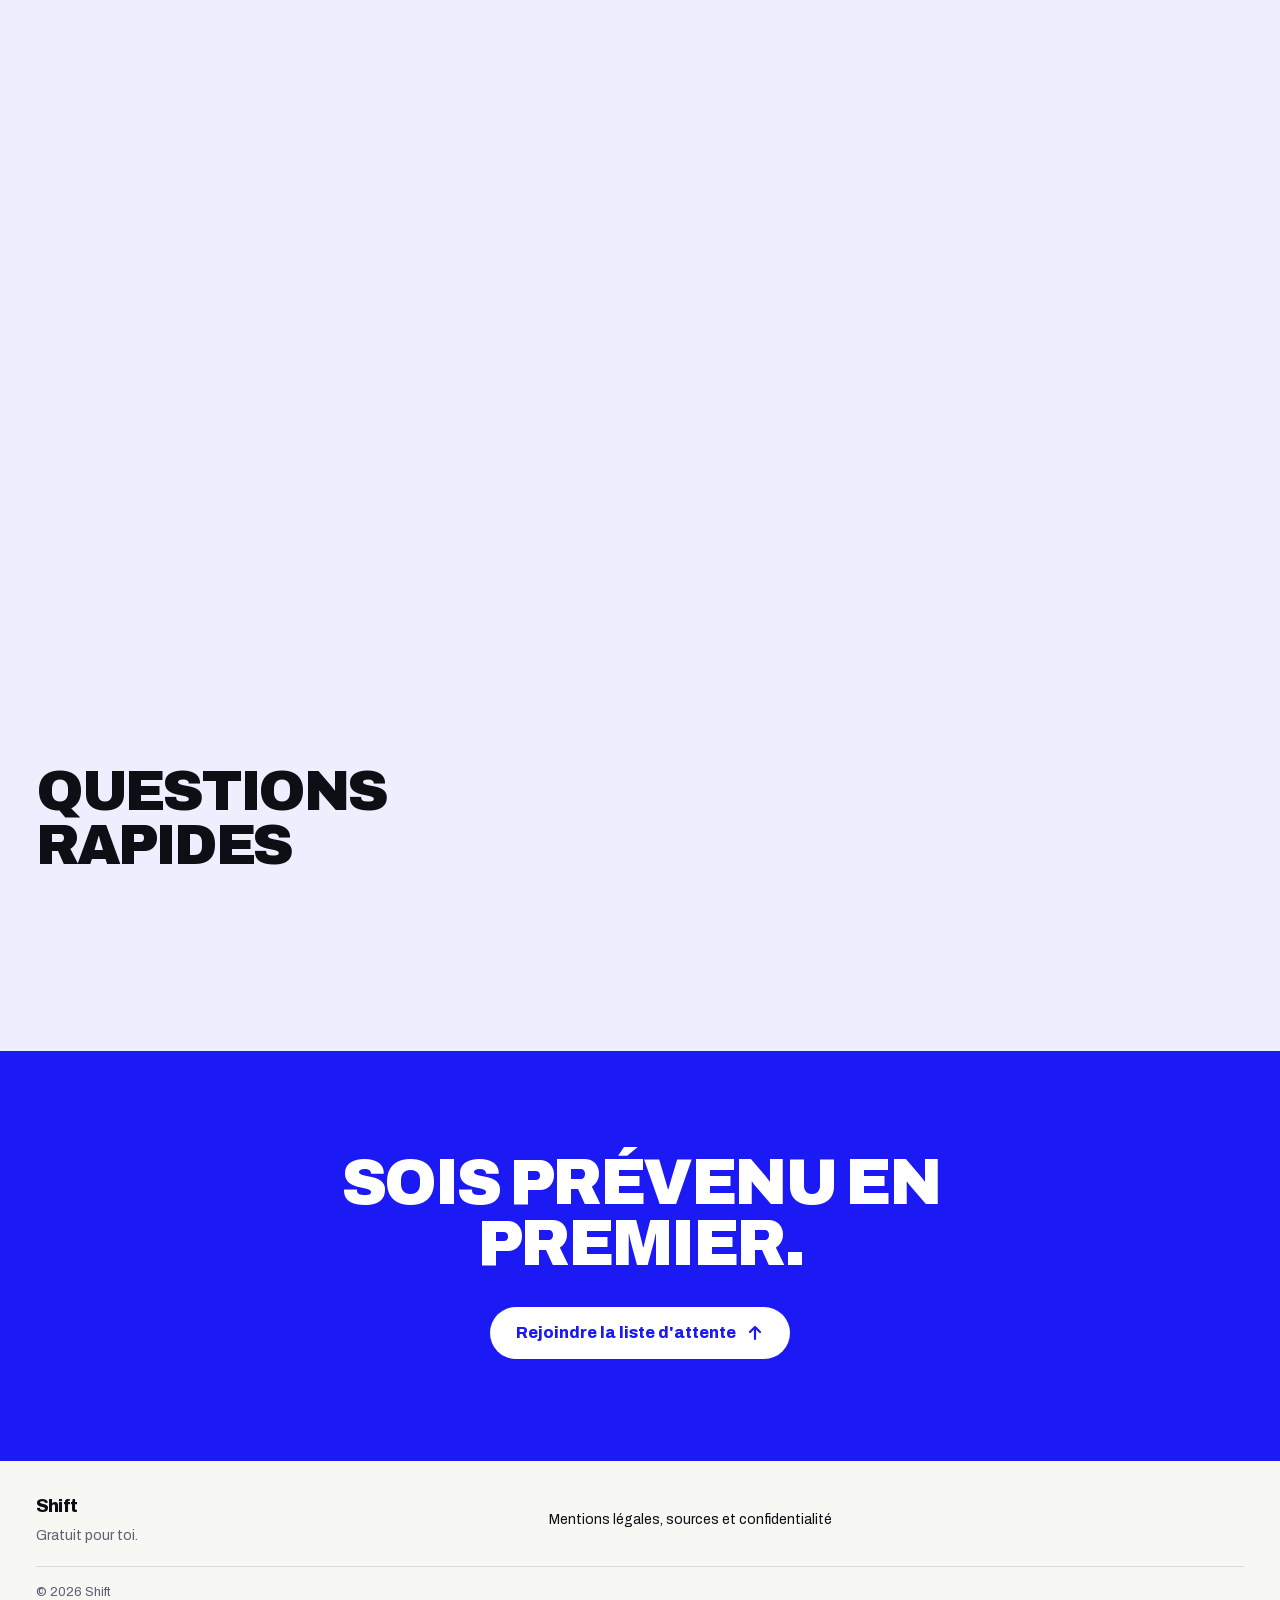
==== commit 326d06a6: "feat: US 10 · Vitrine — pastille au pictogramme accessibilité, « ACCESSIBILITÉ » qui tourne autour D" ====
--- a/index.html
+++ b/index.html
@@ -157,15 +157,22 @@
 <!-- Réglages d'affichage : une pastille qui suit la lecture (son anneau se remplit au défilement).
      Les cases marchent sans JavaScript (CSS :has) ; motion.js ne fait que s'en souvenir. -->
 <details class="reglages">
-  <summary aria-label="Réglages d'affichage et d'accessibilité">
-    <svg class="anneau" viewBox="0 0 56 56" aria-hidden="true"><circle class="anneau-fond" cx="28" cy="28" r="25"/><circle class="anneau-avance" cx="28" cy="28" r="25" pathLength="100"/></svg>
-    <span class="reglages-icone" aria-hidden="true">Aa</span>
+  <summary aria-label="Accessibilité : réglages d'affichage">
+    <svg class="anneau" viewBox="0 0 76 76" aria-hidden="true"><circle class="anneau-fond" cx="38" cy="38" r="35"/><circle class="anneau-avance" cx="38" cy="38" r="35" pathLength="100"/></svg>
+    <svg class="acces" viewBox="0 0 76 76" aria-hidden="true">
+      <defs><path id="acces-cercle" d="M38,38 m-24,0 a24,24 0 1,1 48,0 a24,24 0 1,1 -48,0"/></defs>
+      <text class="acces-texte"><textPath href="#acces-cercle" textLength="149" lengthAdjust="spacingAndGlyphs">ACCESSIBILITÉ · ACCESSIBILITÉ ·</textPath></text>
+      <g class="acces-picto">
+        <circle cx="38" cy="29.5" r="2.6"/>
+        <path d="M30 34.5h16M38 34.5v6.5M38 41l-4.5 8M38 41l4.5 8"/>
+      </g>
+    </svg>
   </summary>
   <fieldset class="reglages-panneau">
     <legend>Affichage</legend>
     <label><input type="checkbox" id="pause" data-reglage="pause"> Arrêter les animations</label>
     <label><input type="checkbox" id="grand" data-reglage="grand"> Texte plus grand</label>
-    <label><input type="checkbox" id="lecture" data-reglage="lecture"> Lecture facilitée (dyslexie)</label>
+    <label><input type="checkbox" id="lecture" data-reglage="lecture"> Lecture facilitée</label>
     <label><input type="checkbox" id="contraste" data-reglage="contraste"> Contraste renforcé</label>
     <label><input type="checkbox" id="liens" data-reglage="liens"> Souligner les liens</label>
   </fieldset>
--- a/style.css
+++ b/style.css
@@ -276,15 +276,14 @@
 /* ───────────── Réglages d'affichage : la pastille ───────────── */
 .reglages{position:fixed; right:16px; bottom:16px; z-index:20}
 .reglages summary{
-  list-style:none; cursor:pointer; position:relative; width:56px; height:56px; border-radius:50%;
+  list-style:none; cursor:pointer; position:relative; width:76px; height:76px; border-radius:50%;
   background:var(--blanc); color:var(--champ); display:grid; place-items:center;
   box-shadow:0 8px 28px rgba(14,15,20,.22);
 }
 .reglages summary::-webkit-details-marker{display:none}
 .reglages summary:focus-visible{outline:3px solid var(--encre); outline-offset:3px}
-.reglages-icone{font-weight:900; font-size:1.05rem; letter-spacing:-.04em}
-.anneau{position:absolute; inset:0; width:56px; height:56px; transform:rotate(-90deg)}
-.anneau circle{fill:none; stroke-width:4}
+.anneau{position:absolute; inset:0; width:76px; height:76px; transform:rotate(-90deg)}
+.anneau circle{fill:none; stroke-width:3.5}
 .anneau-fond{stroke:var(--bande)}
 .anneau-avance{stroke:var(--champ); stroke-dasharray:100; stroke-dashoffset:100; stroke-linecap:round}
 /* l'anneau suit l'avance de la lecture (navigateurs qui le savent ; ailleurs il reste vide) */
@@ -293,7 +292,7 @@
   @keyframes avancer{to{stroke-dashoffset:0}}
 }
 .reglages-panneau{
-  position:absolute; right:0; bottom:68px; width:min(300px,calc(100vw - 32px));
+  position:absolute; right:0; bottom:88px; width:min(300px,calc(100vw - 32px));
   background:var(--blanc); color:var(--encre); border:0; border-radius:16px; padding:16px 18px 10px;
   box-shadow:0 16px 44px rgba(14,15,20,.25);
 }
@@ -318,3 +317,11 @@
 html:has(#contraste:checked) .source,html:has(#contraste:checked) .chiffre-cond{color:#FFFFFF}
 /* 5. souligner les liens */
 html:has(#liens:checked) a{text-decoration:underline!important; text-underline-offset:3px}
+
+/* le pictogramme accessibilité, et « ACCESSIBILITÉ » qui tourne autour comme le sceau */
+.acces{position:absolute; inset:0; width:76px; height:76px}
+.acces-texte{font-weight:800; font-size:6.4px; letter-spacing:.04em; fill:var(--champ); transform-origin:38px 38px; animation:tourner 14s linear infinite}
+.acces-picto circle{fill:var(--champ)}
+.acces-picto path{stroke:var(--champ); stroke-width:2.6; stroke-linecap:round; stroke-linejoin:round; fill:none}
+html{scroll-padding-bottom:6rem}
+html:has(#contraste:checked) .note{opacity:1}
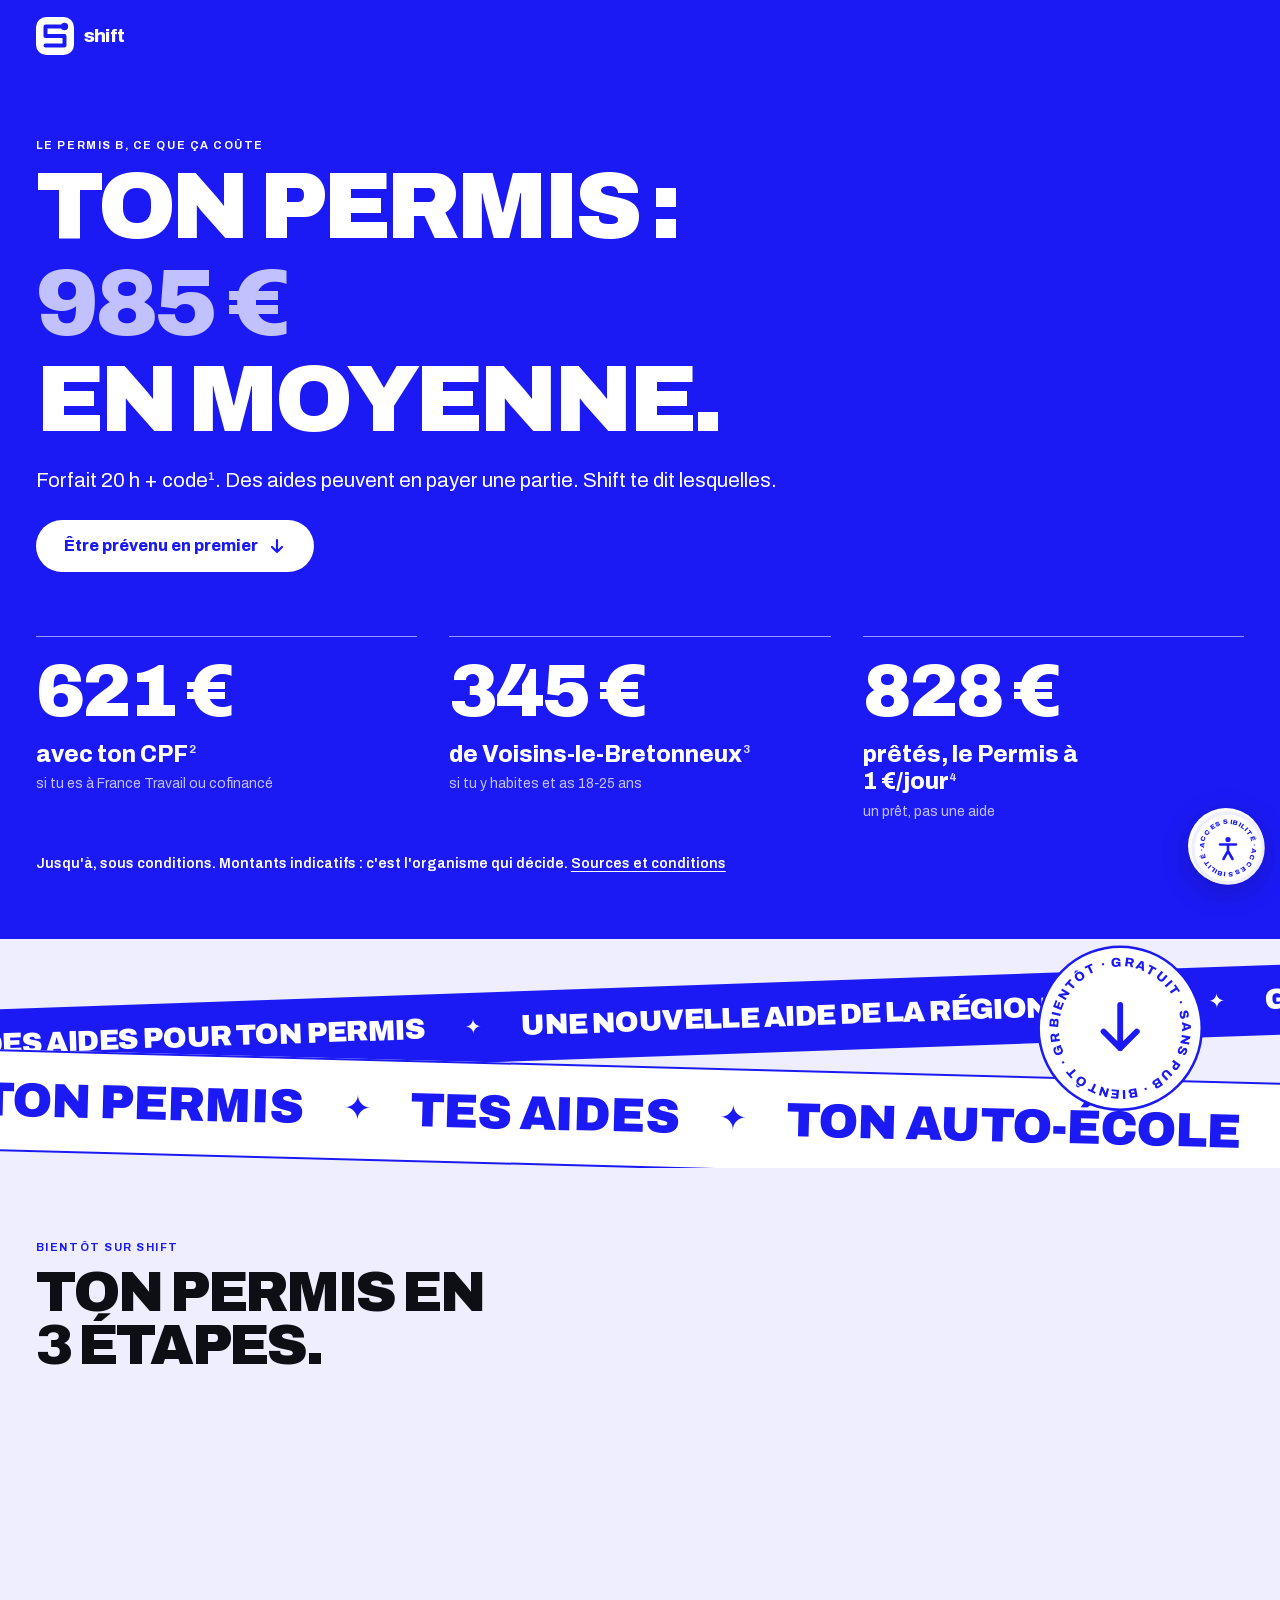
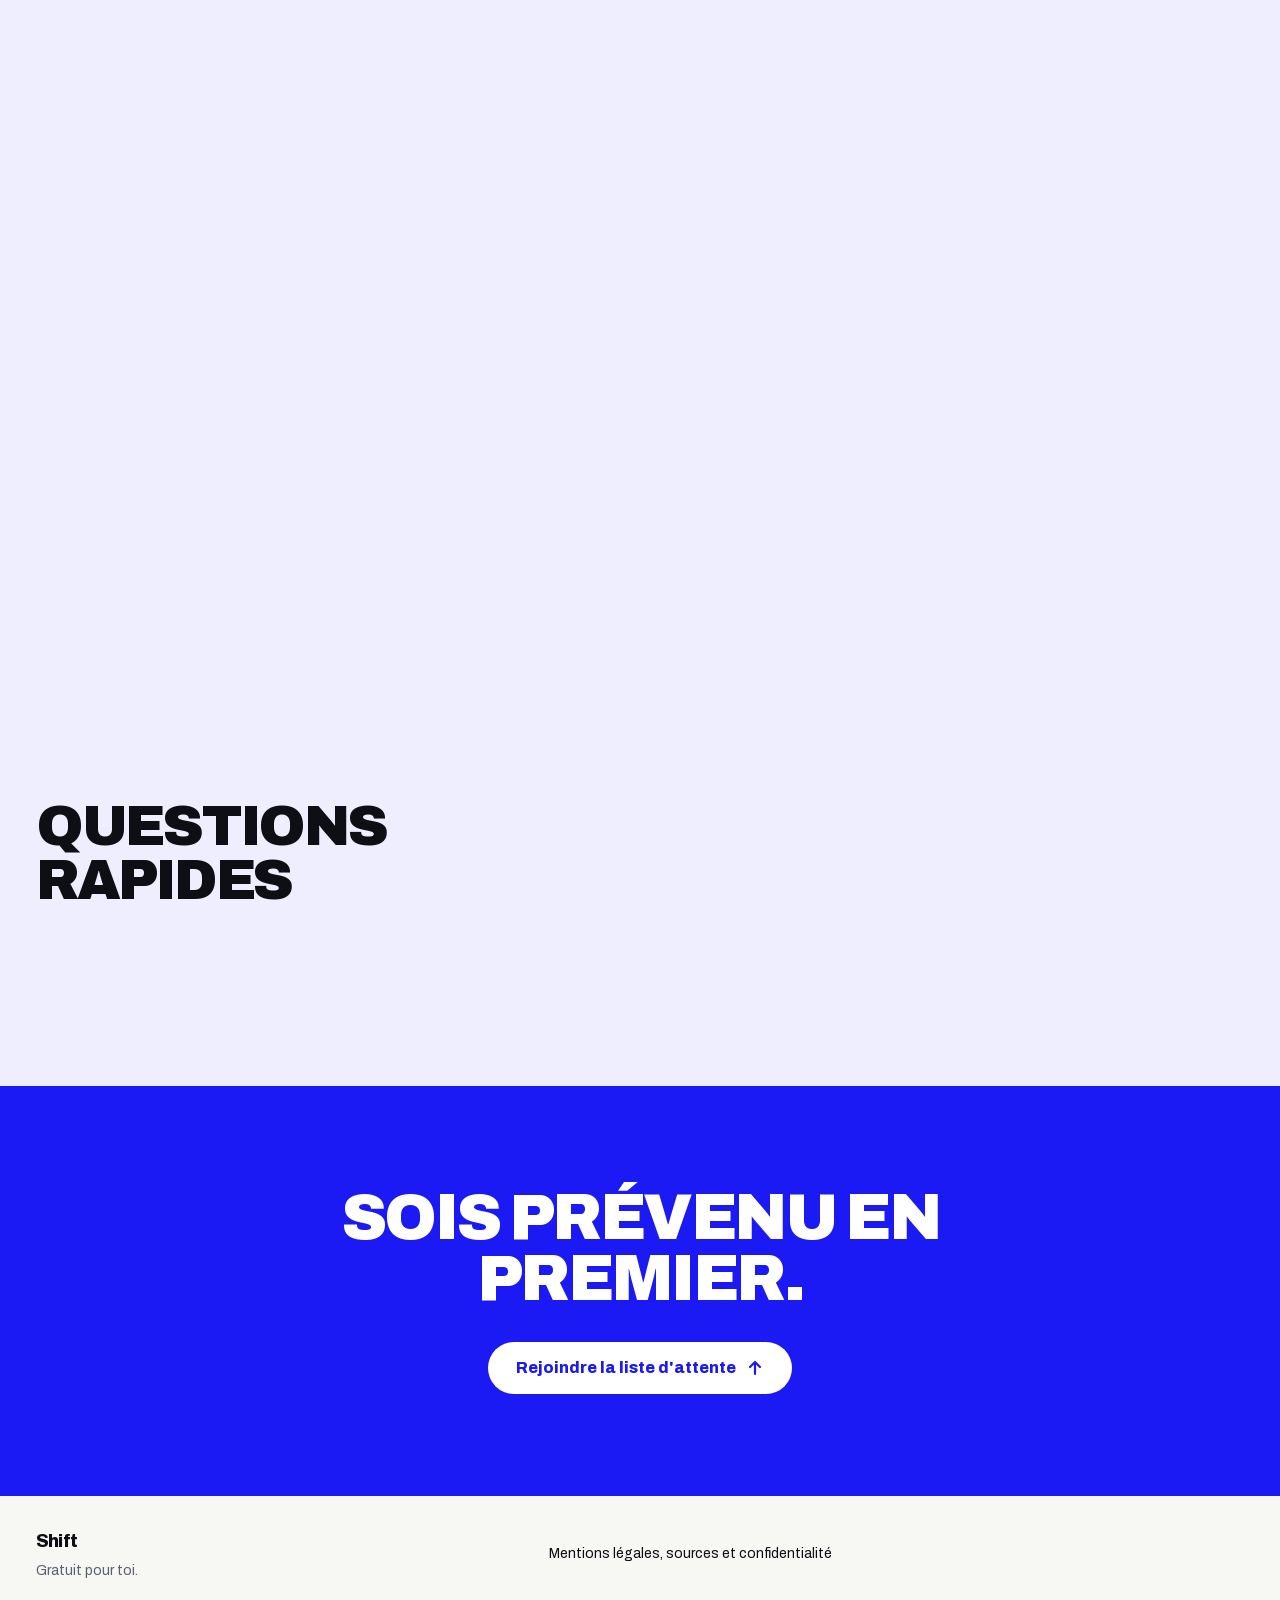
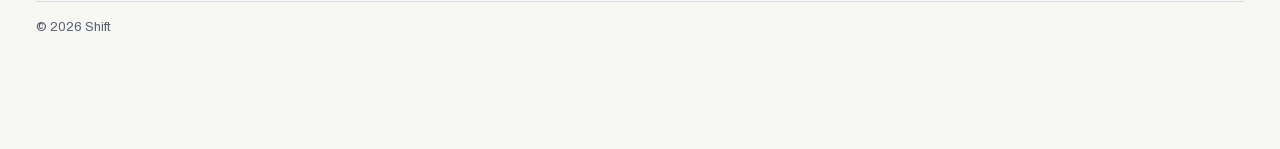
==== commit 2e5ec4ab: "fix: US 10 · Vitrine — audit d'accessibilité : lien d'évitement, focus jamais caché, reflow en texte" ====
--- a/index.html
+++ b/index.html
@@ -15,6 +15,7 @@
 <script src="motion.js"></script>
 </head>
 <body>
+<a class="evitement" href="#contenu">Aller au contenu</a>
 <!--
   Chiffres recopiés du calculateur (dépôt shift : backend/apps/aides/data/aides.yaml et
   cout-reference.yaml). Vérifiés le 08/10/2026 (aides) et le 14/10/2026 (coût).
@@ -32,7 +33,7 @@
   </a>
 </header>
 
-<main>
+<main id="contenu" tabindex="-1">
   <section class="heros" aria-labelledby="titre">
     <div class="cadre">
       <p class="oeil">Le permis B, ce que ça coûte</p>
@@ -102,6 +103,7 @@
       <form class="carte monte" data-d="1" id="liste" method="post" action="https://BREVO_FORM_URL.sibforms.com/serve/A_REMPLACER" aria-labelledby="liste-titre">
         <h2 id="liste-titre" class="carte-titre">Rejoins la liste d'attente</h2>
         <p class="carte-mot">Un e-mail quand l'aide de la Région ouvre, puis pour chaque nouvelle aide au permis.</p>
+        <p class="carte-oblig">Tous les champs sont obligatoires.</p>
 
         <label class="etiquette" for="email">Adresse e-mail</label>
         <input class="champ" id="email" name="EMAIL" type="email" autocomplete="email" inputmode="email" placeholder="nom@exemple.fr" required>
--- a/style.css
+++ b/style.css
@@ -325,3 +325,19 @@
 .acces-picto path{stroke:var(--champ); stroke-width:2.6; stroke-linecap:round; stroke-linejoin:round; fill:none}
 html{scroll-padding-bottom:6rem}
 html:has(#contraste:checked) .note{opacity:1}
+
+/* audit d'accessibilité du 11/11/2026 */
+/* lien d'évitement : visible dès qu'il reçoit le focus (RGAA 12.7) */
+.evitement{position:absolute; left:16px; top:-100px; z-index:30; background:var(--blanc); color:var(--champ); font-weight:800; padding:12px 18px; border-radius:999px; text-decoration:none}
+.evitement:focus{top:12px}
+main:focus{outline:none}
+/* la pastille ne cache jamais le bas de la page (WCAG 2.4.11) */
+.pied{padding-bottom:112px}
+/* rien ne déborde à 320 px, même en « texte plus grand » (WCAG 1.4.10) */
+.suite-grille > *,.chiffres > *,.etapes > *{min-width:0}
+.h2,.titre,.final-titre,.carte-titre{overflow-wrap:break-word; hyphens:manual}
+.carte-oblig{font-size:.8125rem; color:var(--gris); margin:-6px 0 4px}
+/* à l'impression, tout est visible et immobile */
+@media print{.anime .monte{opacity:1!important; transform:none!important} .reglages,.ruban,.evitement{display:none}}
+/* en mode contraste élevé de Windows, une bordure transparente devient visible : les boutons gardent leur forme */
+.action,.appel,.reglages summary,.etape,.carte,.reglages-panneau{border:2px solid transparent}
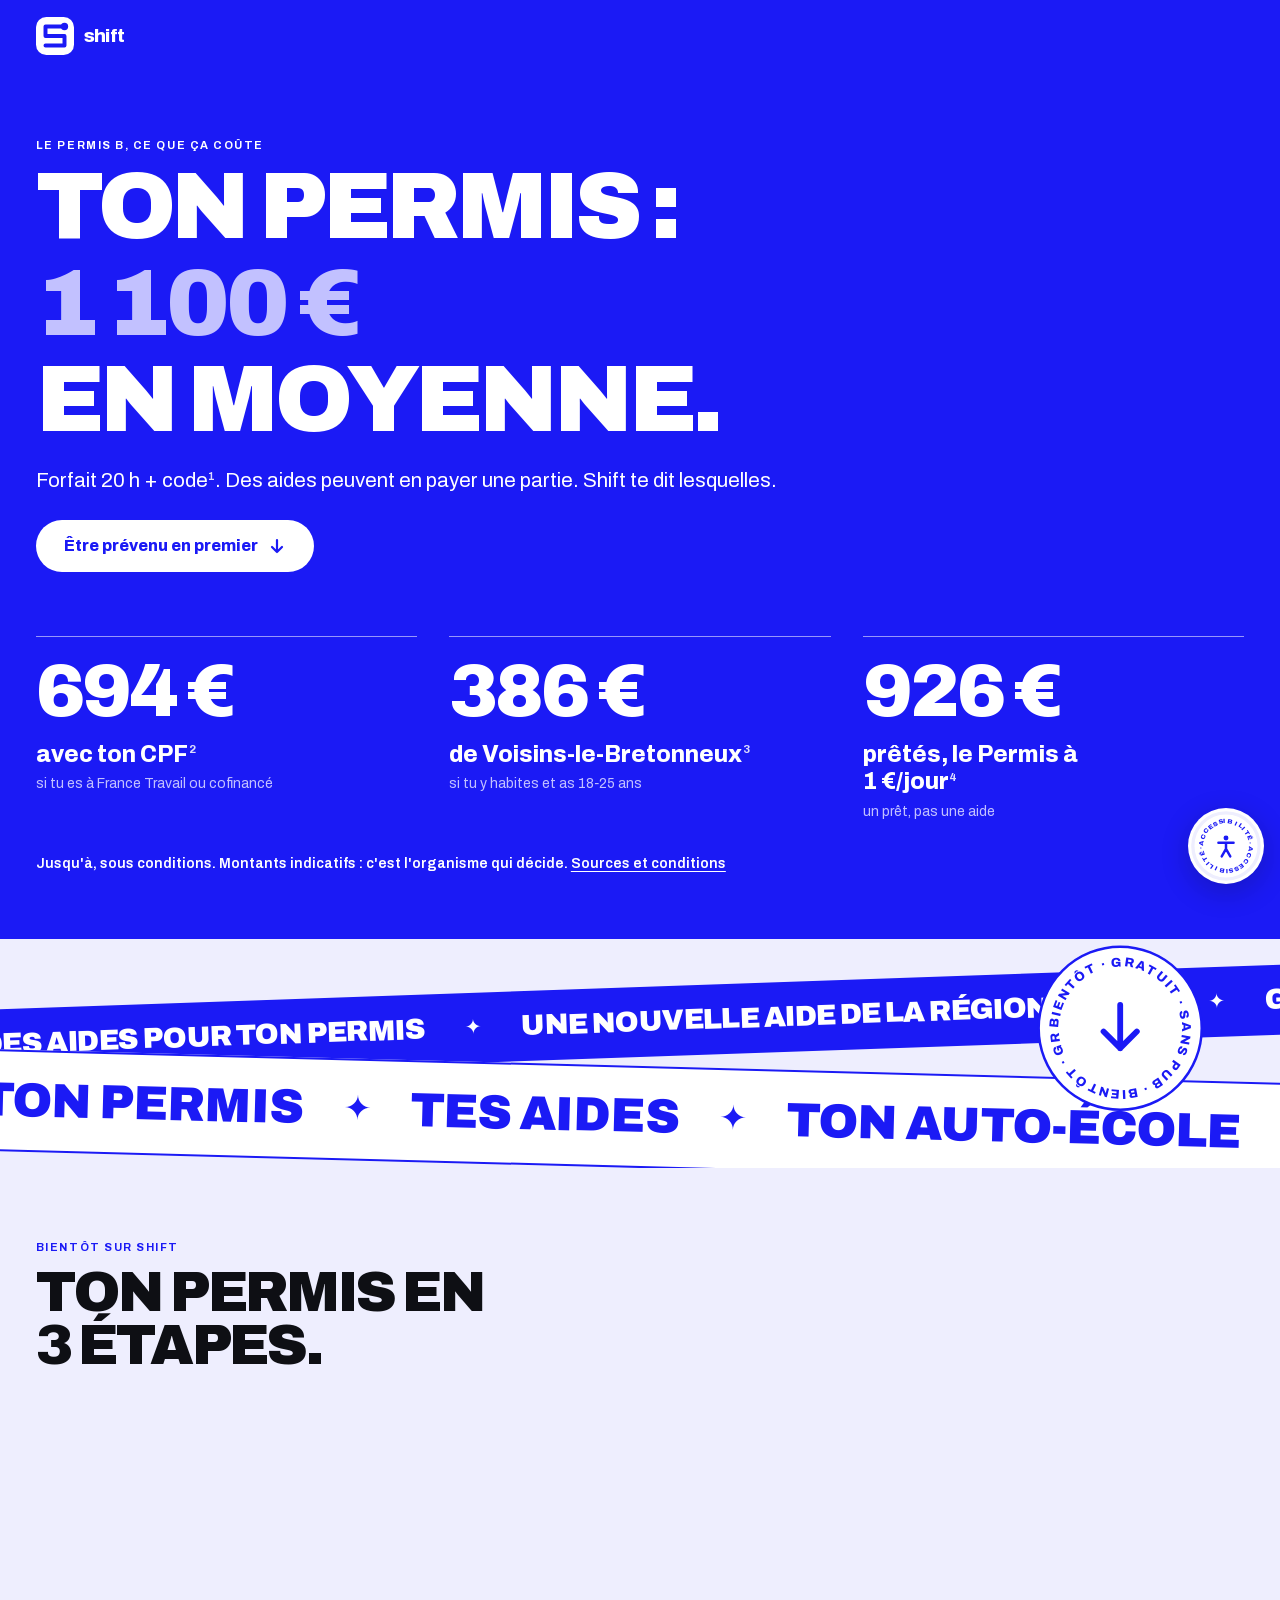
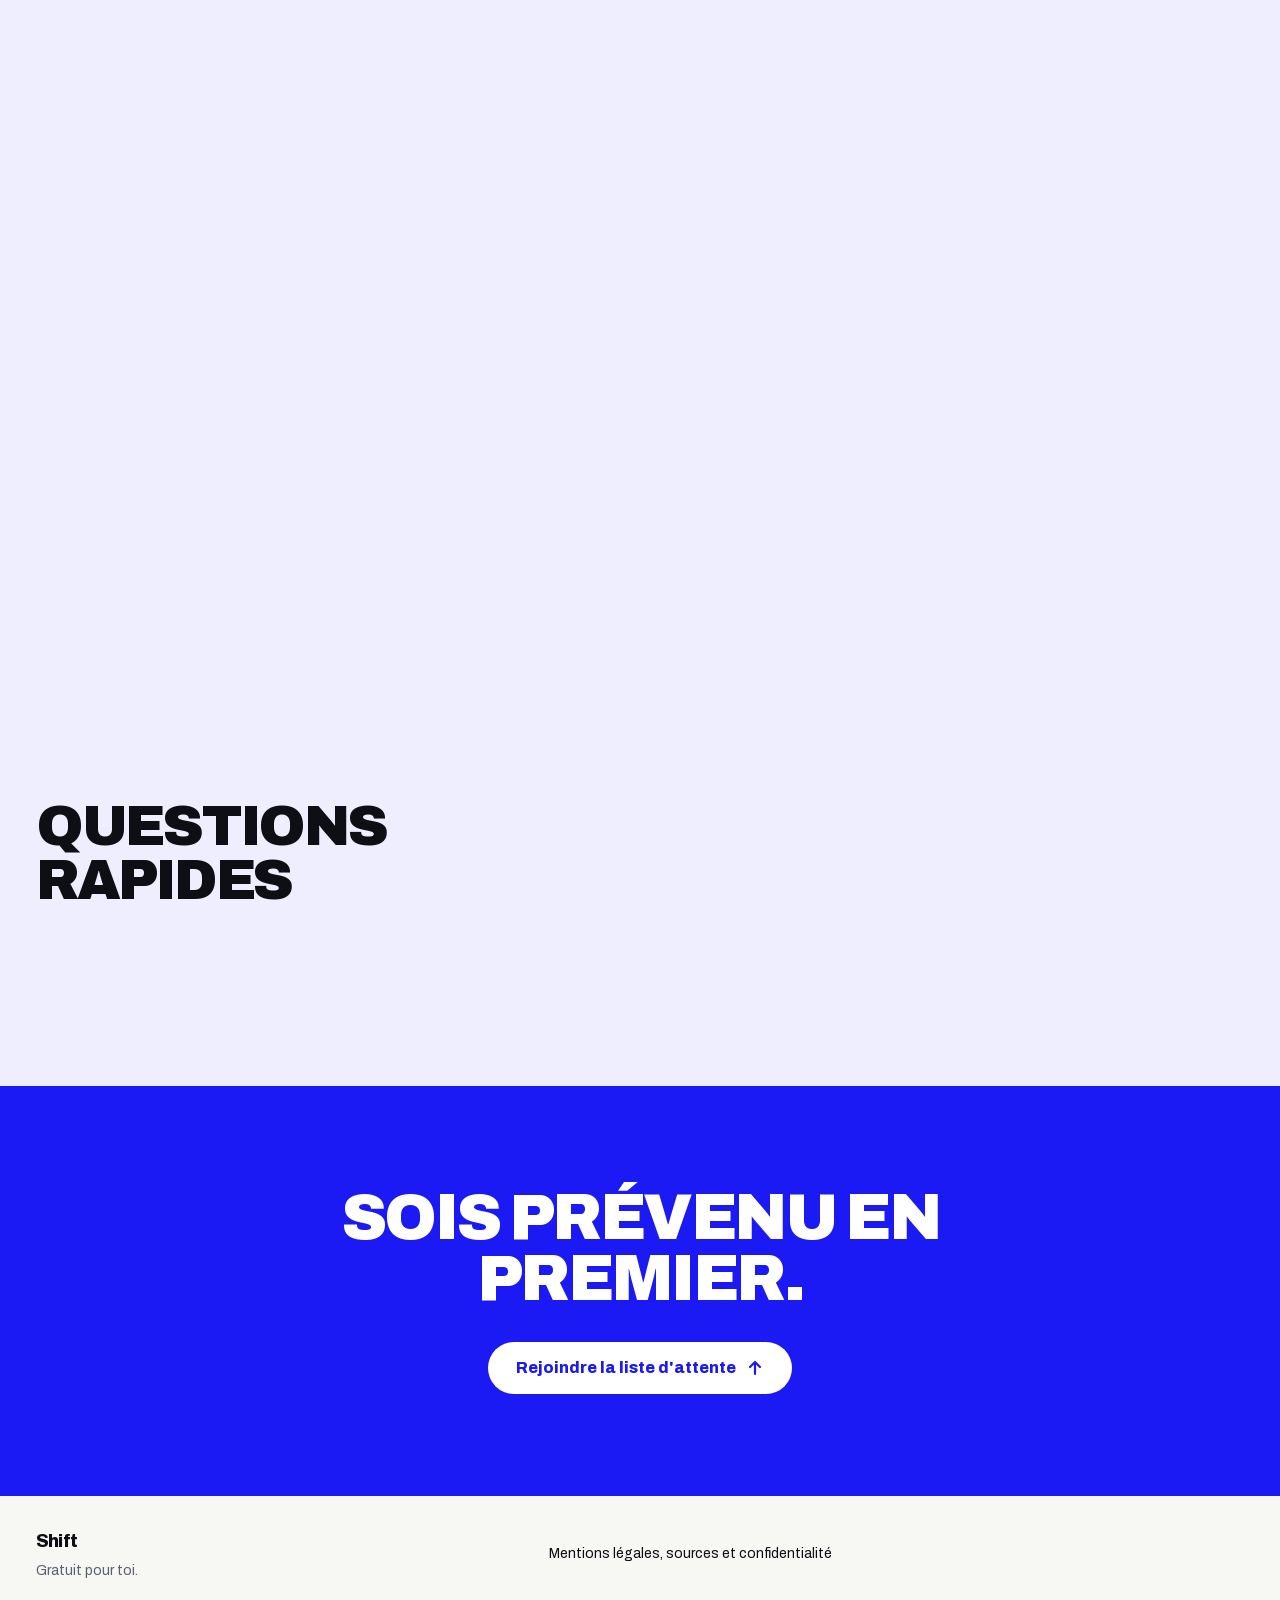
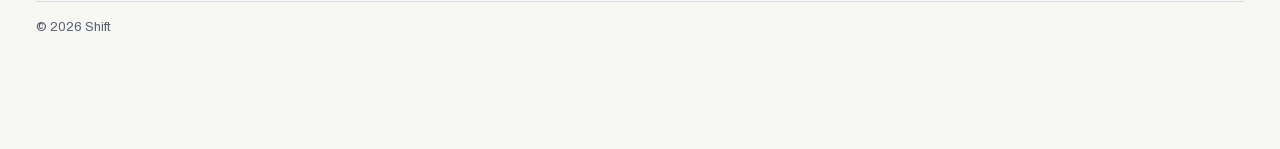
==== commit 4e895360: "feat: US 10 · Vitrine — formulaire branché sur Brevo, éditeur dans les mentions légales Adresse d'en" ====
--- a/index.html
+++ b/index.html
@@ -5,7 +5,7 @@
 <meta name="viewport" content="width=device-width, initial-scale=1">
 <!-- Pas d'en-tête HTTP possible sur GitHub Pages : la politique de sécurité passe par cette balise.
      Aucun script inline, aucun style inline, aucun tiers chargé ; motion.js ne fait qu'animer. Seul l'envoi du formulaire part vers Brevo. -->
-<meta http-equiv="Content-Security-Policy" content="default-src 'none'; script-src 'self'; style-src 'self'; font-src 'self'; img-src 'self'; form-action 'self' https://*.sibforms.com https://vivienmcz.github.io; base-uri 'none'">
+<meta http-equiv="Content-Security-Policy" content="default-src 'none'; script-src 'self'; style-src 'self'; font-src 'self'; img-src 'self'; connect-src https://e501521f.sibforms.com; form-action 'self' https://e501521f.sibforms.com; base-uri 'none'">
 <meta name="referrer" content="no-referrer">
 <title>Shift · Les aides pour ton permis</title>
 <meta name="description" content="Le forfait 20 h + code du permis B coûte en moyenne 1 426 €. Des aides peuvent en payer une partie. Rejoins la liste : on te prévient dès que la nouvelle aide de la Région Île-de-France ouvre.">
@@ -99,8 +99,9 @@
 
       <!-- Formulaire Brevo envoyé tel quel, sans leur script : aucun traceur sur la page.
            L'adresse d'envoi (action) vient du formulaire créé dans le compte Brevo de Vivien,
-           double confirmation activée. Tant qu'elle n'est pas posée, la page n'est pas publiée. -->
-      <form class="carte monte" data-d="1" id="liste" method="post" action="https://BREVO_FORM_URL.sibforms.com/serve/A_REMPLACER" aria-labelledby="liste-titre">
+           double confirmation activée. motion.js l'envoie en arrière-plan puis ouvre merci.html ; sans JavaScript, l'envoi
+           marche aussi, mais Brevo répond par un texte brut. -->
+      <form class="carte monte" data-d="1" id="liste" method="post" action="https://e501521f.sibforms.com/serve/[base64]" aria-labelledby="liste-titre">
         <h2 id="liste-titre" class="carte-titre">Rejoins la liste d'attente</h2>
         <p class="carte-mot">Un e-mail quand l'aide de la Région ouvre, puis pour chaque nouvelle aide au permis.</p>
         <p class="carte-oblig">Tous les champs sont obligatoires.</p>
@@ -125,6 +126,7 @@
         <input class="piege" type="text" name="email_address_check" value="" tabindex="-1" autocomplete="off" aria-hidden="true">
         <input type="hidden" name="locale" value="fr">
 
+        <p class="form-erreur" id="form-erreur" role="alert" hidden></p>
         <button class="action" type="submit">
           <span>Me prévenir</span>
           <svg width="18" height="18" viewBox="0 0 18 18" fill="none" aria-hidden="true"><path d="M3 9h12M10 4l5 5-5 5" stroke="currentColor" stroke-width="2.2" stroke-linecap="round" stroke-linejoin="round"/></svg>
--- a/style.css
+++ b/style.css
@@ -282,7 +282,7 @@
 }
 .reglages summary::-webkit-details-marker{display:none}
 .reglages summary:focus-visible{outline:3px solid var(--encre); outline-offset:3px}
-.anneau{position:absolute; inset:0; width:76px; height:76px; transform:rotate(-90deg)}
+.anneau{position:absolute; inset:0; width:100%; height:100%; transform:rotate(-90deg)}
 .anneau circle{fill:none; stroke-width:3.5}
 .anneau-fond{stroke:var(--bande)}
 .anneau-avance{stroke:var(--champ); stroke-dasharray:100; stroke-dashoffset:100; stroke-linecap:round}
@@ -319,7 +319,7 @@
 html:has(#liens:checked) a{text-decoration:underline!important; text-underline-offset:3px}
 
 /* le pictogramme accessibilité, et « ACCESSIBILITÉ » qui tourne autour comme le sceau */
-.acces{position:absolute; inset:0; width:76px; height:76px}
+.acces{position:absolute; inset:0; width:100%; height:100%}
 .acces-texte{font-weight:800; font-size:6.4px; letter-spacing:.04em; fill:var(--champ); transform-origin:38px 38px; animation:tourner 14s linear infinite}
 .acces-picto circle{fill:var(--champ)}
 .acces-picto path{stroke:var(--champ); stroke-width:2.6; stroke-linecap:round; stroke-linejoin:round; fill:none}
@@ -341,3 +341,4 @@
 @media print{.anime .monte{opacity:1!important; transform:none!important} .reglages,.ruban,.evitement{display:none}}
 /* en mode contraste élevé de Windows, une bordure transparente devient visible : les boutons gardent leur forme */
 .action,.appel,.reglages summary,.etape,.carte,.reglages-panneau{border:2px solid transparent}
+.form-erreur{background:#FFEDED; color:#661D1D; border-radius:10px; padding:12px 14px; font-weight:600; font-size:.9rem}
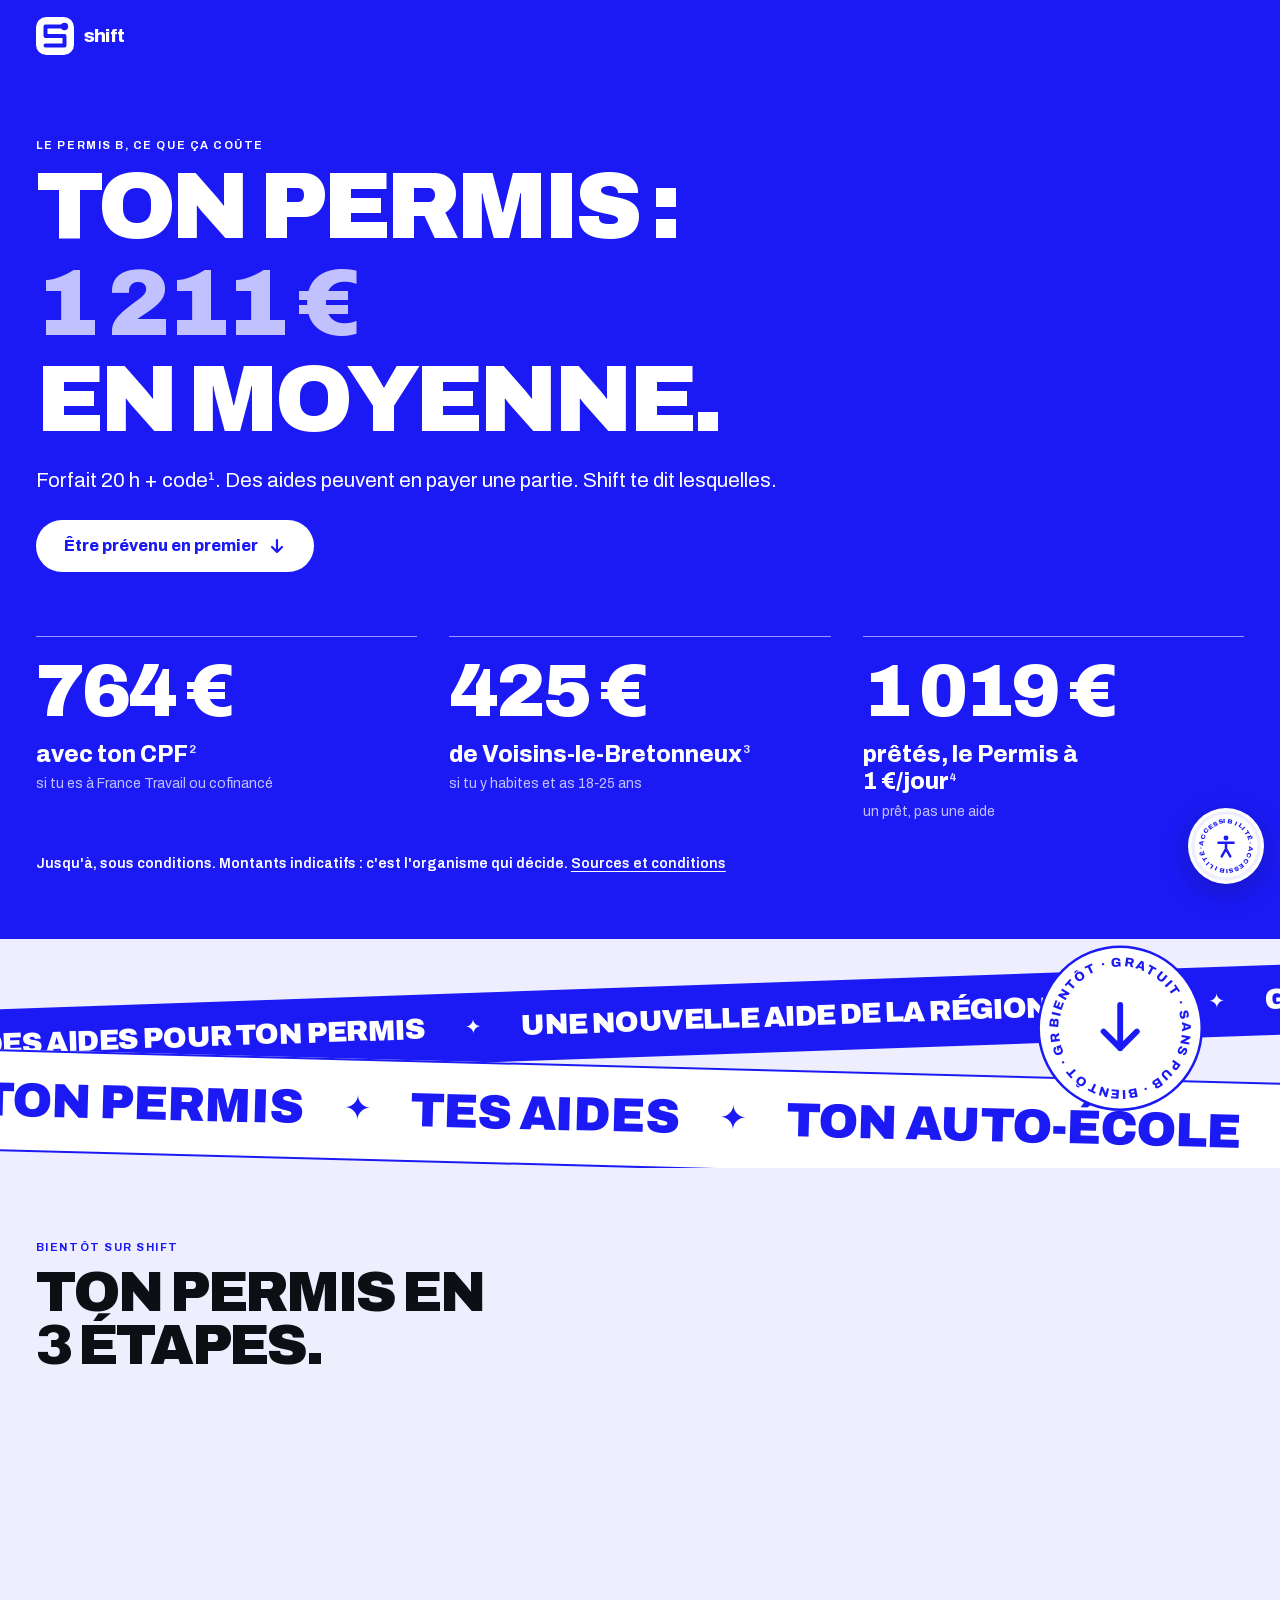
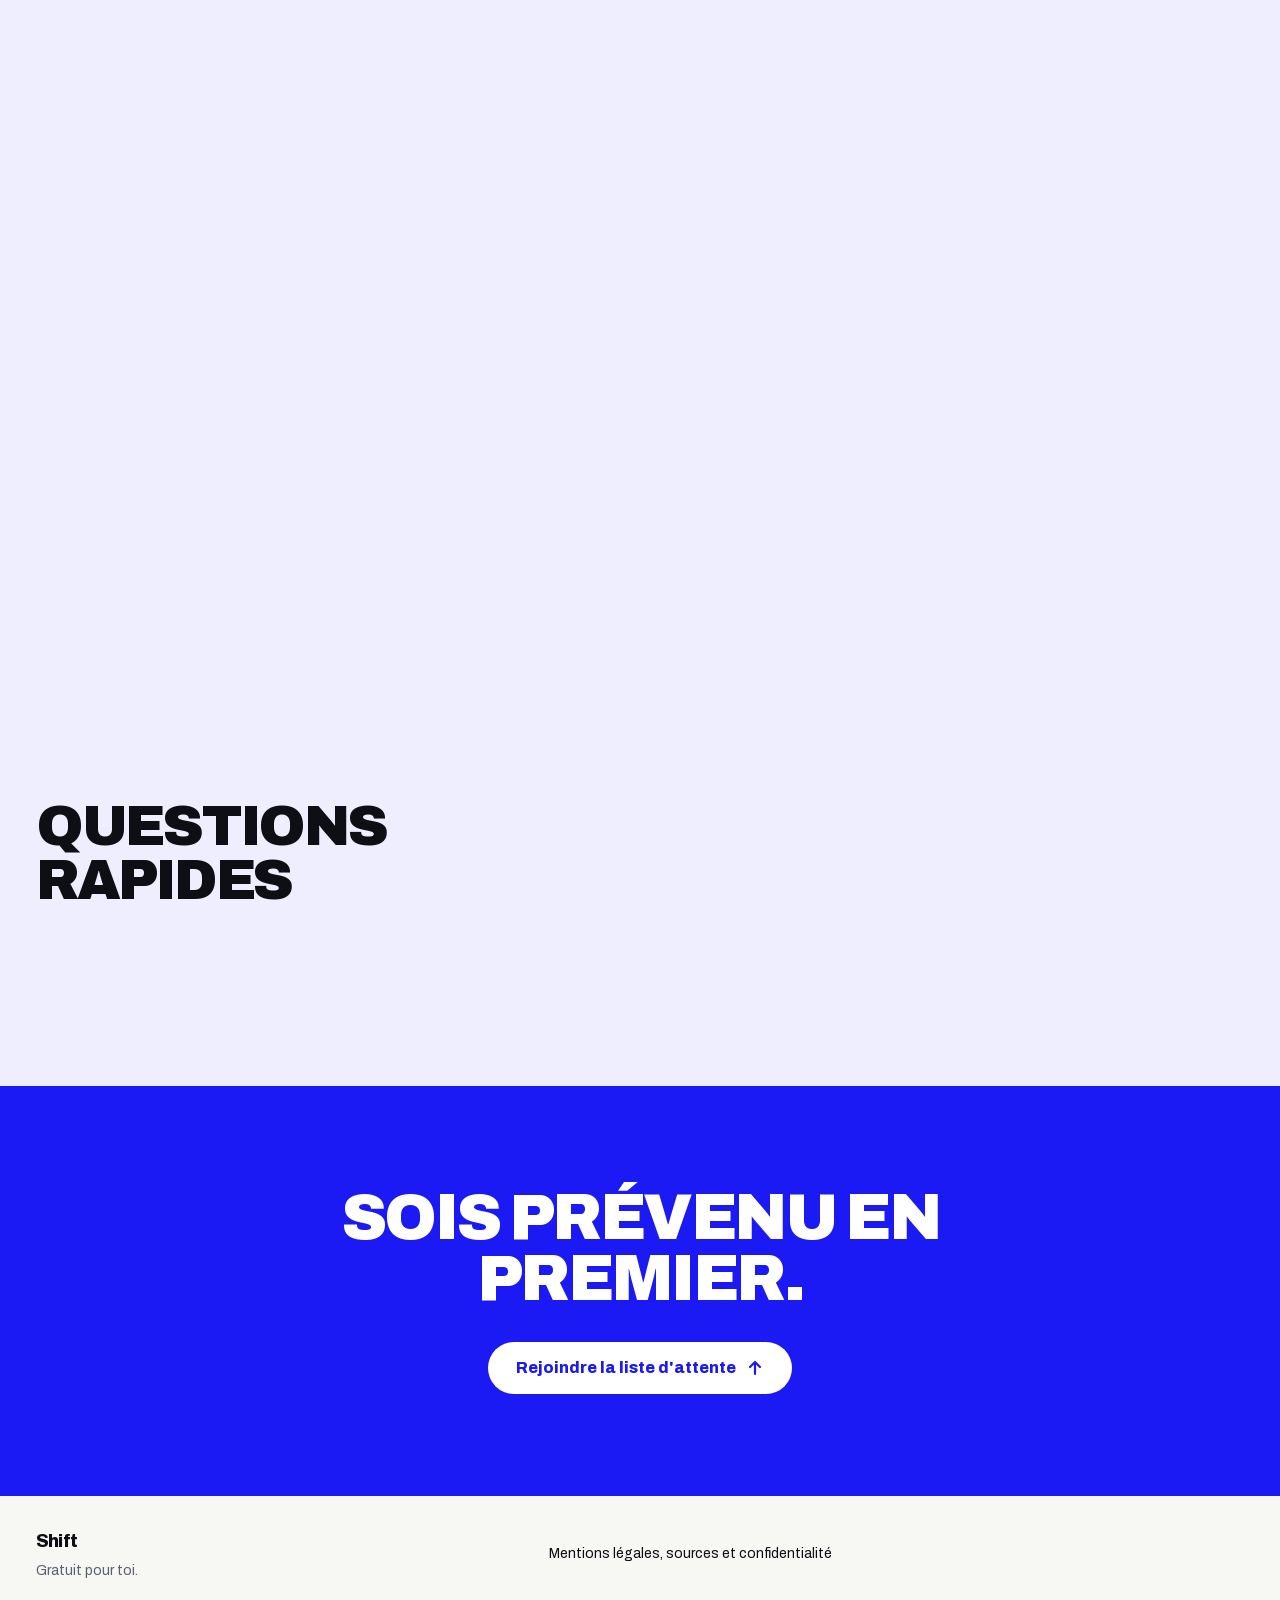
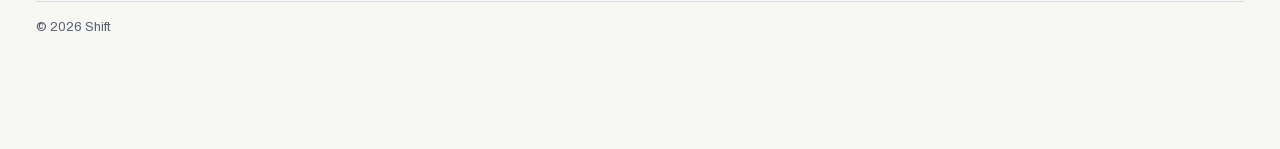
==== commit abaea207: "fix: US 10 · Liste d'attente — forcer la nouvelle version du script et accepter la redirection de Br" ====
--- a/index.html
+++ b/index.html
@@ -5,14 +5,14 @@
 <meta name="viewport" content="width=device-width, initial-scale=1">
 <!-- Pas d'en-tête HTTP possible sur GitHub Pages : la politique de sécurité passe par cette balise.
      Aucun script inline, aucun style inline, aucun tiers chargé ; motion.js ne fait qu'animer. Seul l'envoi du formulaire part vers Brevo. -->
-<meta http-equiv="Content-Security-Policy" content="default-src 'none'; script-src 'self'; style-src 'self'; font-src 'self'; img-src 'self'; connect-src https://e501521f.sibforms.com; form-action 'self' https://e501521f.sibforms.com; base-uri 'none'">
+<meta http-equiv="Content-Security-Policy" content="default-src 'none'; script-src 'self'; style-src 'self'; font-src 'self'; img-src 'self'; connect-src 'self' https://e501521f.sibforms.com; form-action 'self' https://e501521f.sibforms.com; base-uri 'none'">
 <meta name="referrer" content="no-referrer">
 <title>Shift · Les aides pour ton permis</title>
 <meta name="description" content="Le forfait 20 h + code du permis B coûte en moyenne 1 426 €. Des aides peuvent en payer une partie. Rejoins la liste : on te prévient dès que la nouvelle aide de la Région Île-de-France ouvre.">
 <link rel="preload" href="fonts/archivo-latin.woff2" as="font" type="font/woff2" crossorigin>
-<link rel="stylesheet" href="style.css">
+<link rel="stylesheet" href="style.css?v=20261112">
 <link rel="icon" href="favicon.svg" type="image/svg+xml">
-<script src="motion.js"></script>
+<script src="motion.js?v=20261112"></script>
 </head>
 <body>
 <a class="evitement" href="#contenu">Aller au contenu</a>
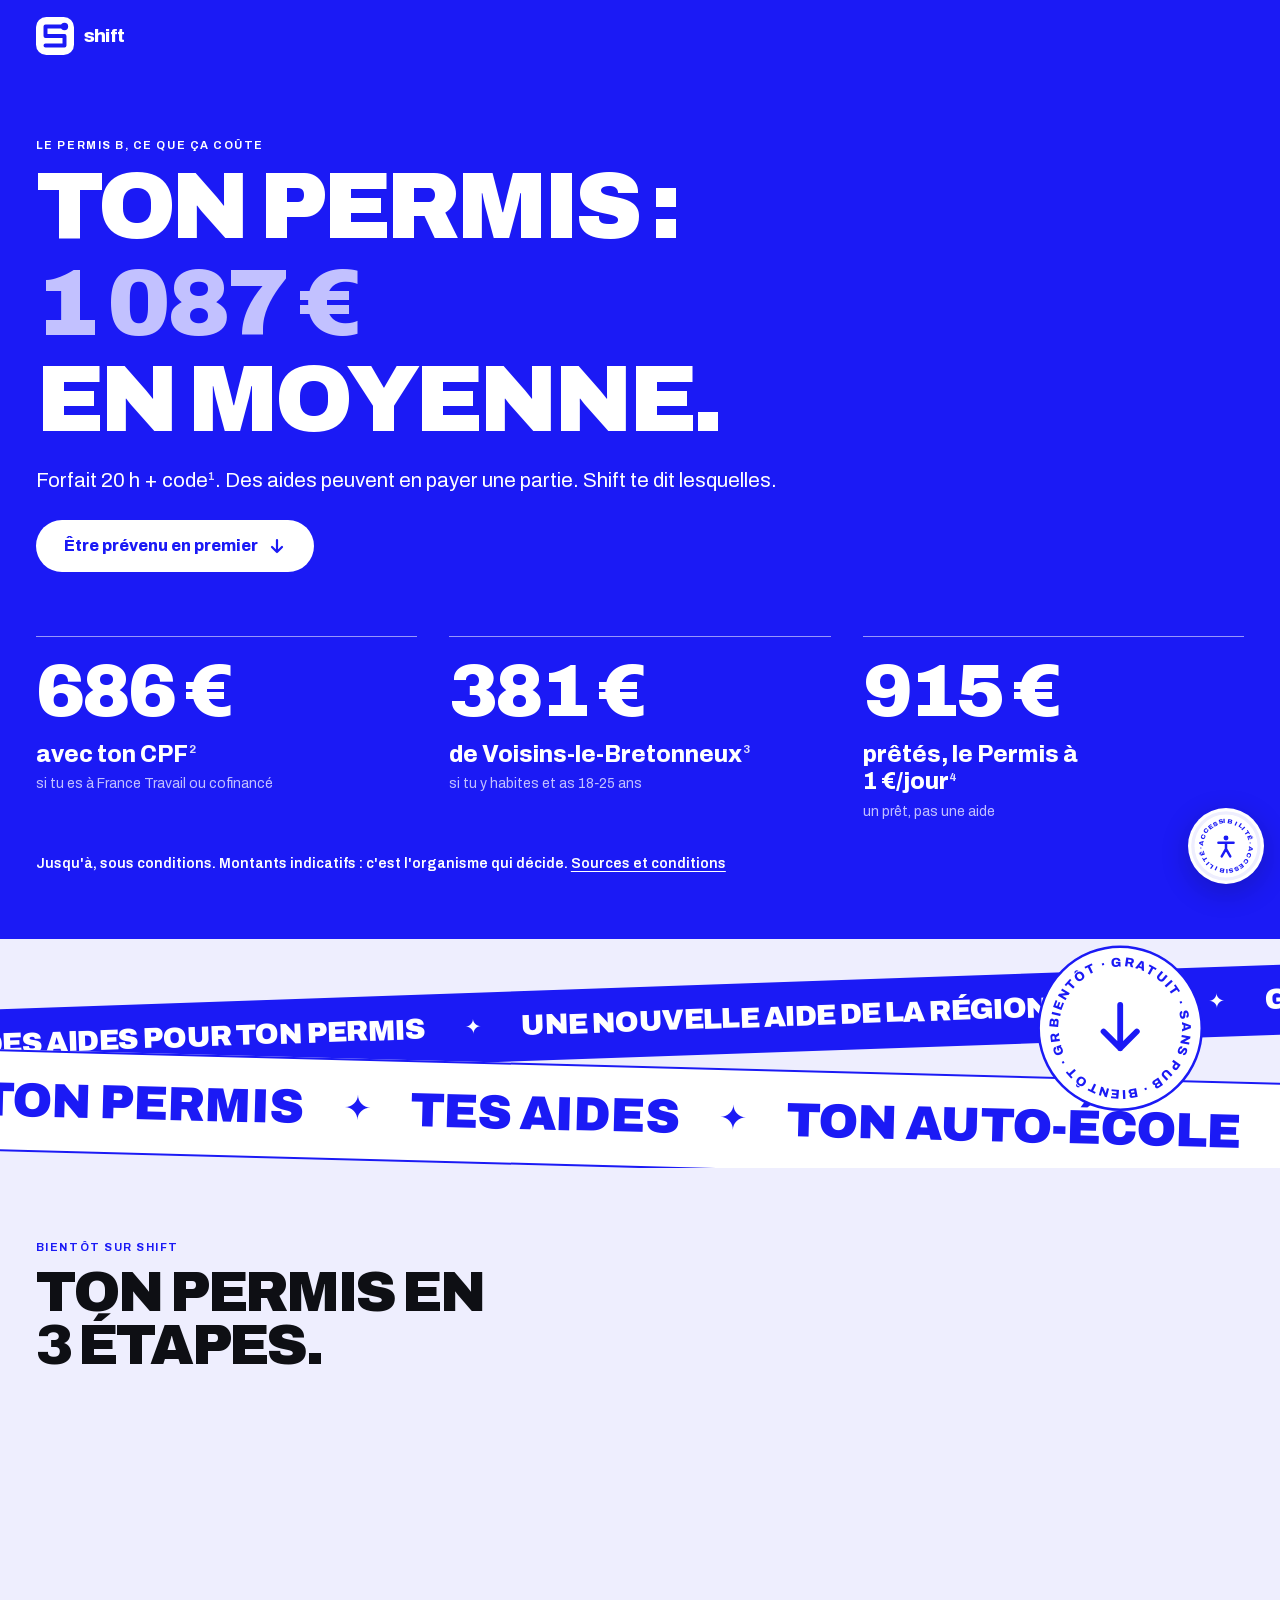
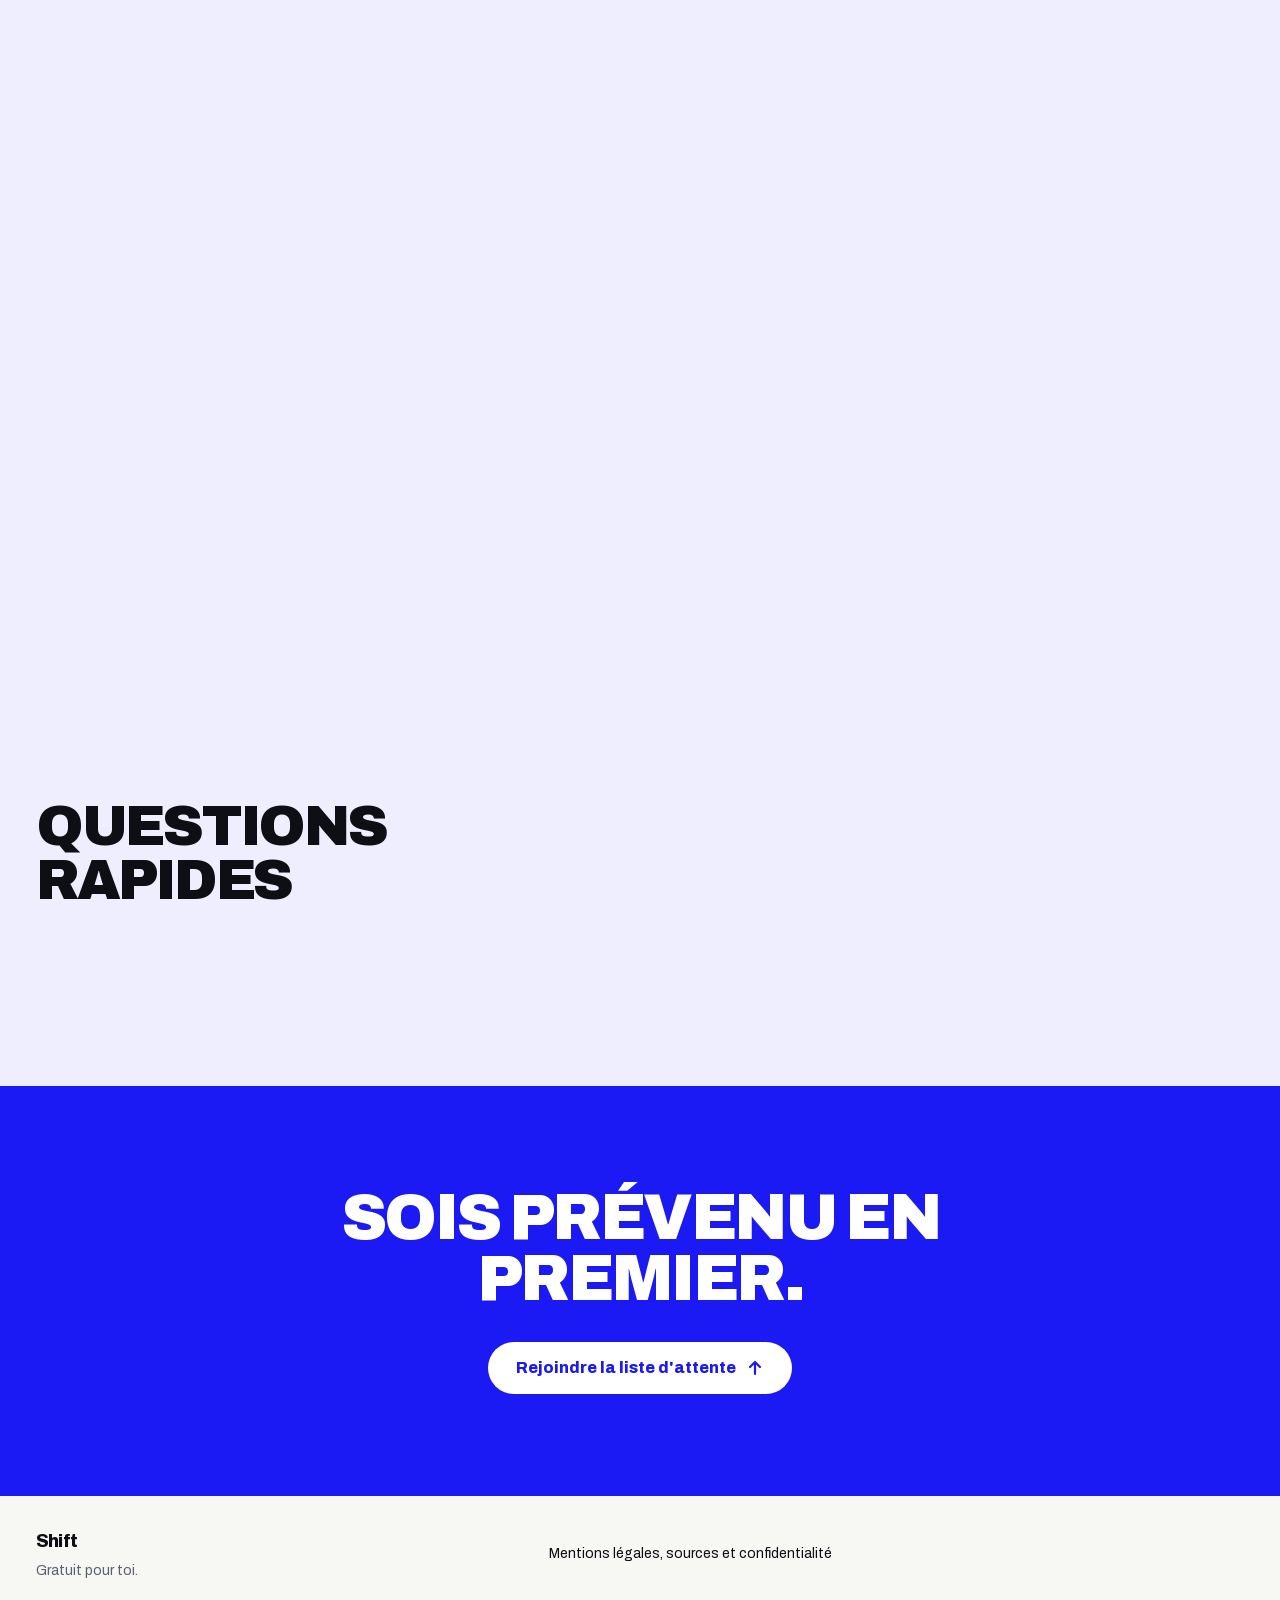
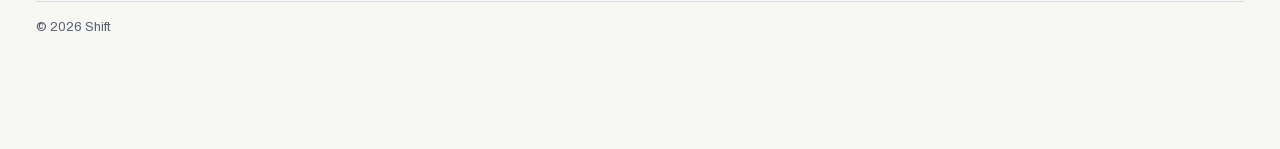
==== commit 6116fff3: "chore: US 10 · Vitrine — adresses sans .html (shift-permis.com/merci) Les liens internes et la redir" ====
--- a/index.html
+++ b/index.html
@@ -10,9 +10,9 @@
 <title>Shift · Les aides pour ton permis</title>
 <meta name="description" content="Le forfait 20 h + code du permis B coûte en moyenne 1 426 €. Des aides peuvent en payer une partie. Rejoins la liste : on te prévient dès que la nouvelle aide de la Région Île-de-France ouvre.">
 <link rel="preload" href="fonts/archivo-latin.woff2" as="font" type="font/woff2" crossorigin>
-<link rel="stylesheet" href="style.css?v=20261112">
+<link rel="stylesheet" href="style.css?v=20261112.2">
 <link rel="icon" href="favicon.svg" type="image/svg+xml">
-<script src="motion.js?v=20261112"></script>
+<script src="motion.js?v=20261112.2"></script>
 </head>
 <body>
 <a class="evitement" href="#contenu">Aller au contenu</a>
@@ -38,27 +38,27 @@
     <div class="cadre">
       <p class="oeil">Le permis B, ce que ça coûte</p>
       <h1 id="titre" class="titre"><span class="ligne"><i>Ton permis&nbsp;:</i></span> <span class="ligne titre-chiffre"><i><span class="lu">1&nbsp;426</span><span data-compte="1426" aria-hidden="true">1&nbsp;426</span>&nbsp;€</i></span> <span class="ligne"><i>en moyenne.</i></span></h1>
-      <p class="chapeau entre" data-d="1">Forfait 20&nbsp;h + code<a class="note" href="mentions-legales.html#n1" aria-label="Source et conditions, note 1">1</a>. Des aides peuvent en payer une partie. Shift te dit lesquelles.</p>
+      <p class="chapeau entre" data-d="1">Forfait 20&nbsp;h + code<a class="note" href="mentions-legales#n1" aria-label="Source et conditions, note 1">1</a>. Des aides peuvent en payer une partie. Shift te dit lesquelles.</p>
       <a class="appel entre" data-d="3" href="#liste"><span>Être prévenu en premier</span><svg width="18" height="18" viewBox="0 0 18 18" fill="none" aria-hidden="true"><path d="M9 3v12M4 10l5 5 5-5" stroke="currentColor" stroke-width="2.2" stroke-linecap="round" stroke-linejoin="round"/></svg></a>
 
       <ul class="chiffres">
         <li class="chiffre monte">
           <p class="montant"><span class="lu">900</span><span data-compte="900" aria-hidden="true">900</span>&nbsp;€</p>
-          <p class="chiffre-mot">avec ton CPF<a class="note" href="mentions-legales.html#n2" aria-label="Source et conditions, note 2">2</a></p>
+          <p class="chiffre-mot">avec ton CPF<a class="note" href="mentions-legales#n2" aria-label="Source et conditions, note 2">2</a></p>
           <p class="chiffre-cond">si tu es à France Travail ou cofinancé</p>
         </li>
         <li class="chiffre monte">
           <p class="montant"><span class="lu">500</span><span data-compte="500" aria-hidden="true">500</span>&nbsp;€</p>
-          <p class="chiffre-mot">de Voisins-le-Bretonneux<a class="note" href="mentions-legales.html#n3" aria-label="Source et conditions, note 3">3</a></p>
+          <p class="chiffre-mot">de Voisins-le-Bretonneux<a class="note" href="mentions-legales#n3" aria-label="Source et conditions, note 3">3</a></p>
           <p class="chiffre-cond">si tu y habites et as 18‑25&nbsp;ans</p>
         </li>
         <li class="chiffre monte">
           <p class="montant"><span class="lu">1&nbsp;200</span><span data-compte="1200" aria-hidden="true">1&nbsp;200</span>&nbsp;€</p>
-          <p class="chiffre-mot">prêtés, le Permis à 1&nbsp;€/<span class="insec">jour<a class="note" href="mentions-legales.html#n4" aria-label="Source et conditions, note 4">4</a></span></p>
+          <p class="chiffre-mot">prêtés, le Permis à 1&nbsp;€/<span class="insec">jour<a class="note" href="mentions-legales#n4" aria-label="Source et conditions, note 4">4</a></span></p>
           <p class="chiffre-cond">un prêt, pas une aide</p>
         </li>
       </ul>
-      <p class="avertissement">Jusqu'à, sous conditions. Montants indicatifs&nbsp;: c'est l'organisme qui décide. <a href="mentions-legales.html#sources">Sources et conditions</a></p>
+      <p class="avertissement">Jusqu'à, sous conditions. Montants indicatifs&nbsp;: c'est l'organisme qui décide. <a href="mentions-legales#sources">Sources et conditions</a></p>
     </div>
   </section>
 
@@ -93,13 +93,13 @@
         <p class="badge"><span class="pouls" aria-hidden="true"></span>Annoncée, pas encore ouverte</p>
         <p class="oeil oeil-bleu">Une nouvelle aide arrive</p>
         <h2 id="region" class="h2">La Région Île‑de‑France prépare 500&nbsp;€.</h2>
-        <p class="region-appel">Rejoins la liste&nbsp;: on te prévient dès qu'elle ouvre<a class="note" href="mentions-legales.html#n5" aria-label="Source et conditions, note 5">5</a>.</p>
+        <p class="region-appel">Rejoins la liste&nbsp;: on te prévient dès qu'elle ouvre<a class="note" href="mentions-legales#n5" aria-label="Source et conditions, note 5">5</a>.</p>
 
       </div>
 
       <!-- Formulaire Brevo envoyé tel quel, sans leur script : aucun traceur sur la page.
            L'adresse d'envoi (action) vient du formulaire créé dans le compte Brevo de Vivien,
-           double confirmation activée. motion.js l'envoie en arrière-plan puis ouvre merci.html ; sans JavaScript, l'envoi
+           double confirmation activée. motion.js l'envoie en arrière-plan puis ouvre la page merci ; sans JavaScript, l'envoi
            marche aussi, mais Brevo répond par un texte brut. -->
       <form class="carte monte" data-d="1" id="liste" method="post" action="https://e501521f.sibforms.com/serve/[base64]" aria-labelledby="liste-titre">
         <h2 id="liste-titre" class="carte-titre">Rejoins la liste d'attente</h2>
@@ -119,7 +119,7 @@
 
         <label class="accord">
           <input type="checkbox" name="OPT_IN" value="1" required>
-          <span>J'accepte de recevoir par e-mail les nouvelles aides au permis et l'ouverture de Shift. Désinscription en un clic. <a href="mentions-legales.html#donnees">Confidentialité</a></span>
+          <span>J'accepte de recevoir par e-mail les nouvelles aides au permis et l'ouverture de Shift. Désinscription en un clic. <a href="mentions-legales#donnees">Confidentialité</a></span>
         </label>
 
         <!-- piège à robots de Brevo : un humain ne le voit pas et le laisse vide -->
@@ -189,7 +189,7 @@
         <p class="pied-marque">Shift</p>
         <p class="pied-promesse">Gratuit pour toi.</p>
       </div>
-      <a href="mentions-legales.html">Mentions légales, sources et confidentialité</a>
+      <a href="mentions-legales">Mentions légales, sources et confidentialité</a>
     </div>
     <p class="pied-mot">© 2026 Shift</p>
   </div>
--- a/style.css
+++ b/style.css
@@ -21,7 +21,10 @@
   font-family:'Archivo',system-ui,-apple-system,'Segoe UI',sans-serif;
   background:var(--papier); color:var(--encre); line-height:1.45;
   -webkit-font-smoothing:antialiased;
-}
+  /* pied de page collé en bas de l'écran sur les pages courtes (merci, confirmé) */
+  min-height:100vh; min-height:100dvh; display:flex; flex-direction:column;
+}
+body > main{flex:1 0 auto}
 a{color:inherit; text-underline-offset:3px}
 a:focus-visible,button:focus-visible,input:focus-visible{outline:3px solid var(--champ); outline-offset:2px}
 .cadre{max-width:1440px; margin:0 auto; padding:0 var(--marge)}
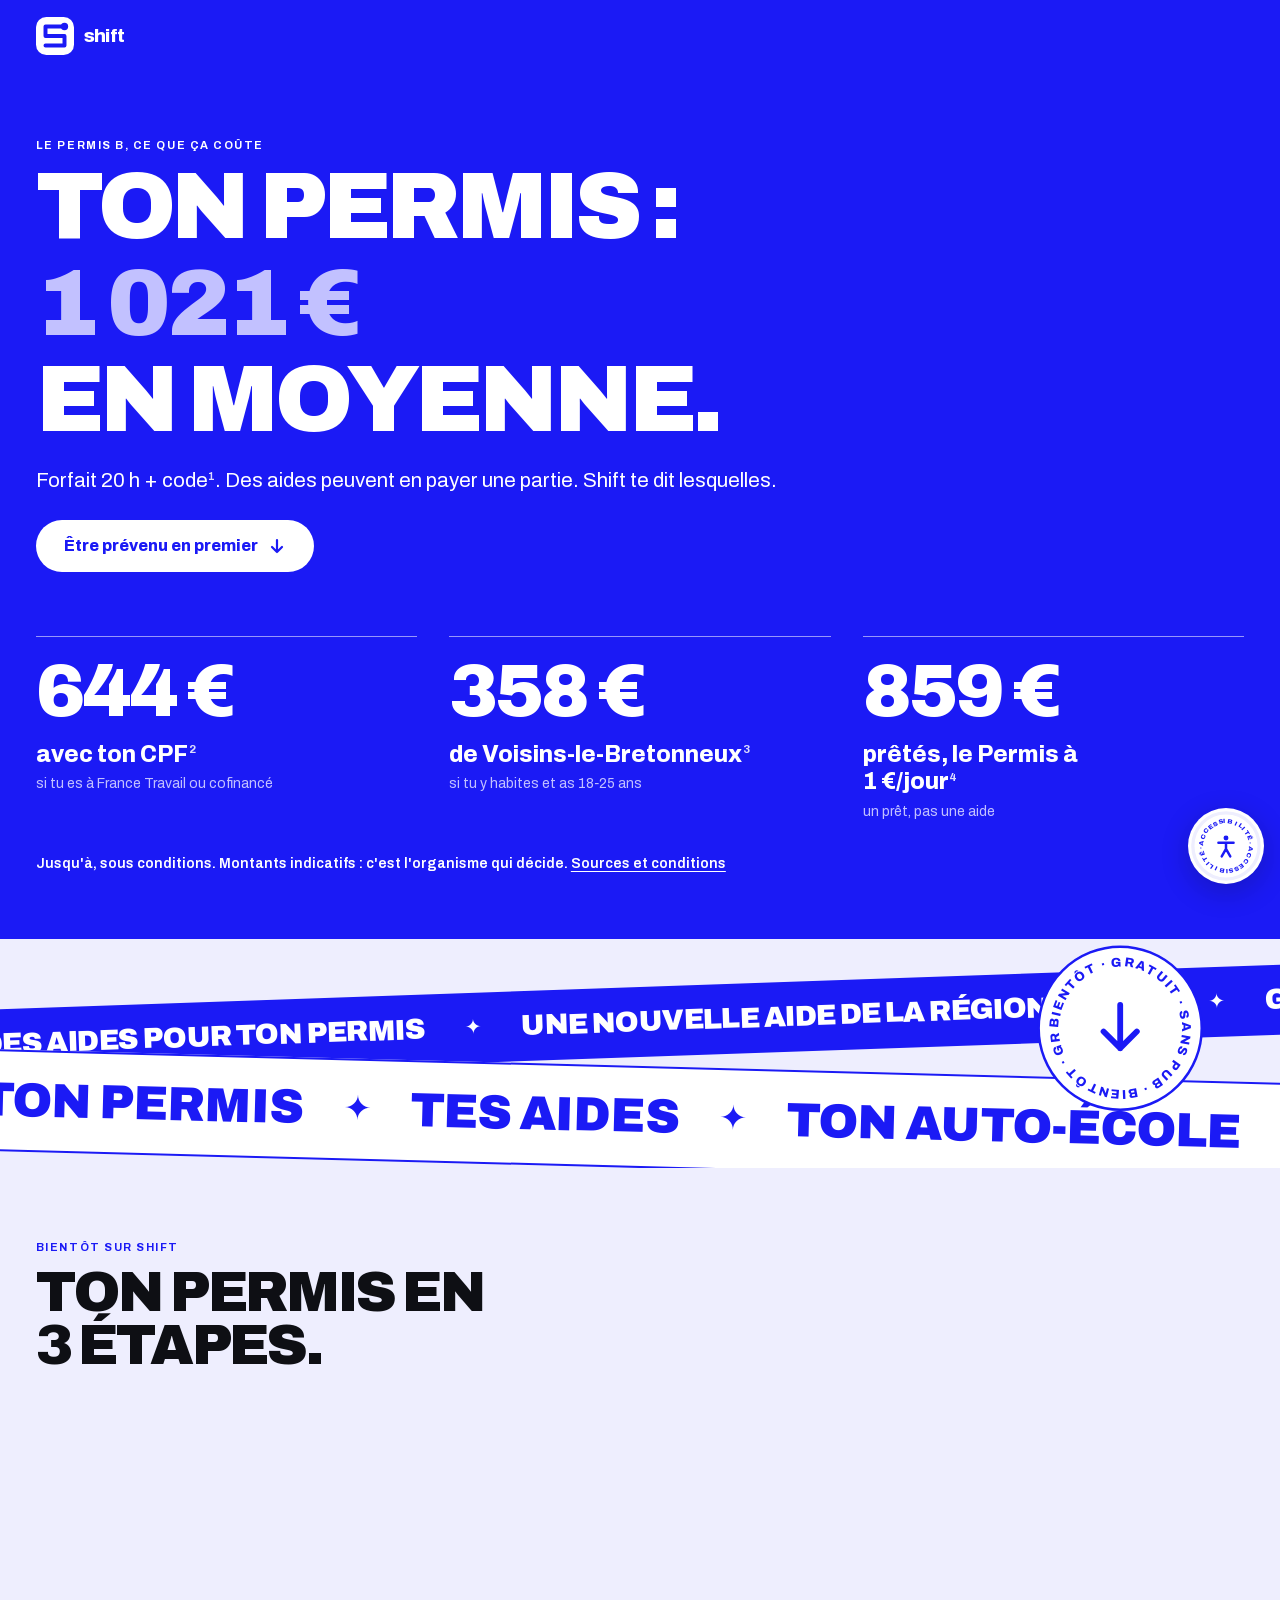
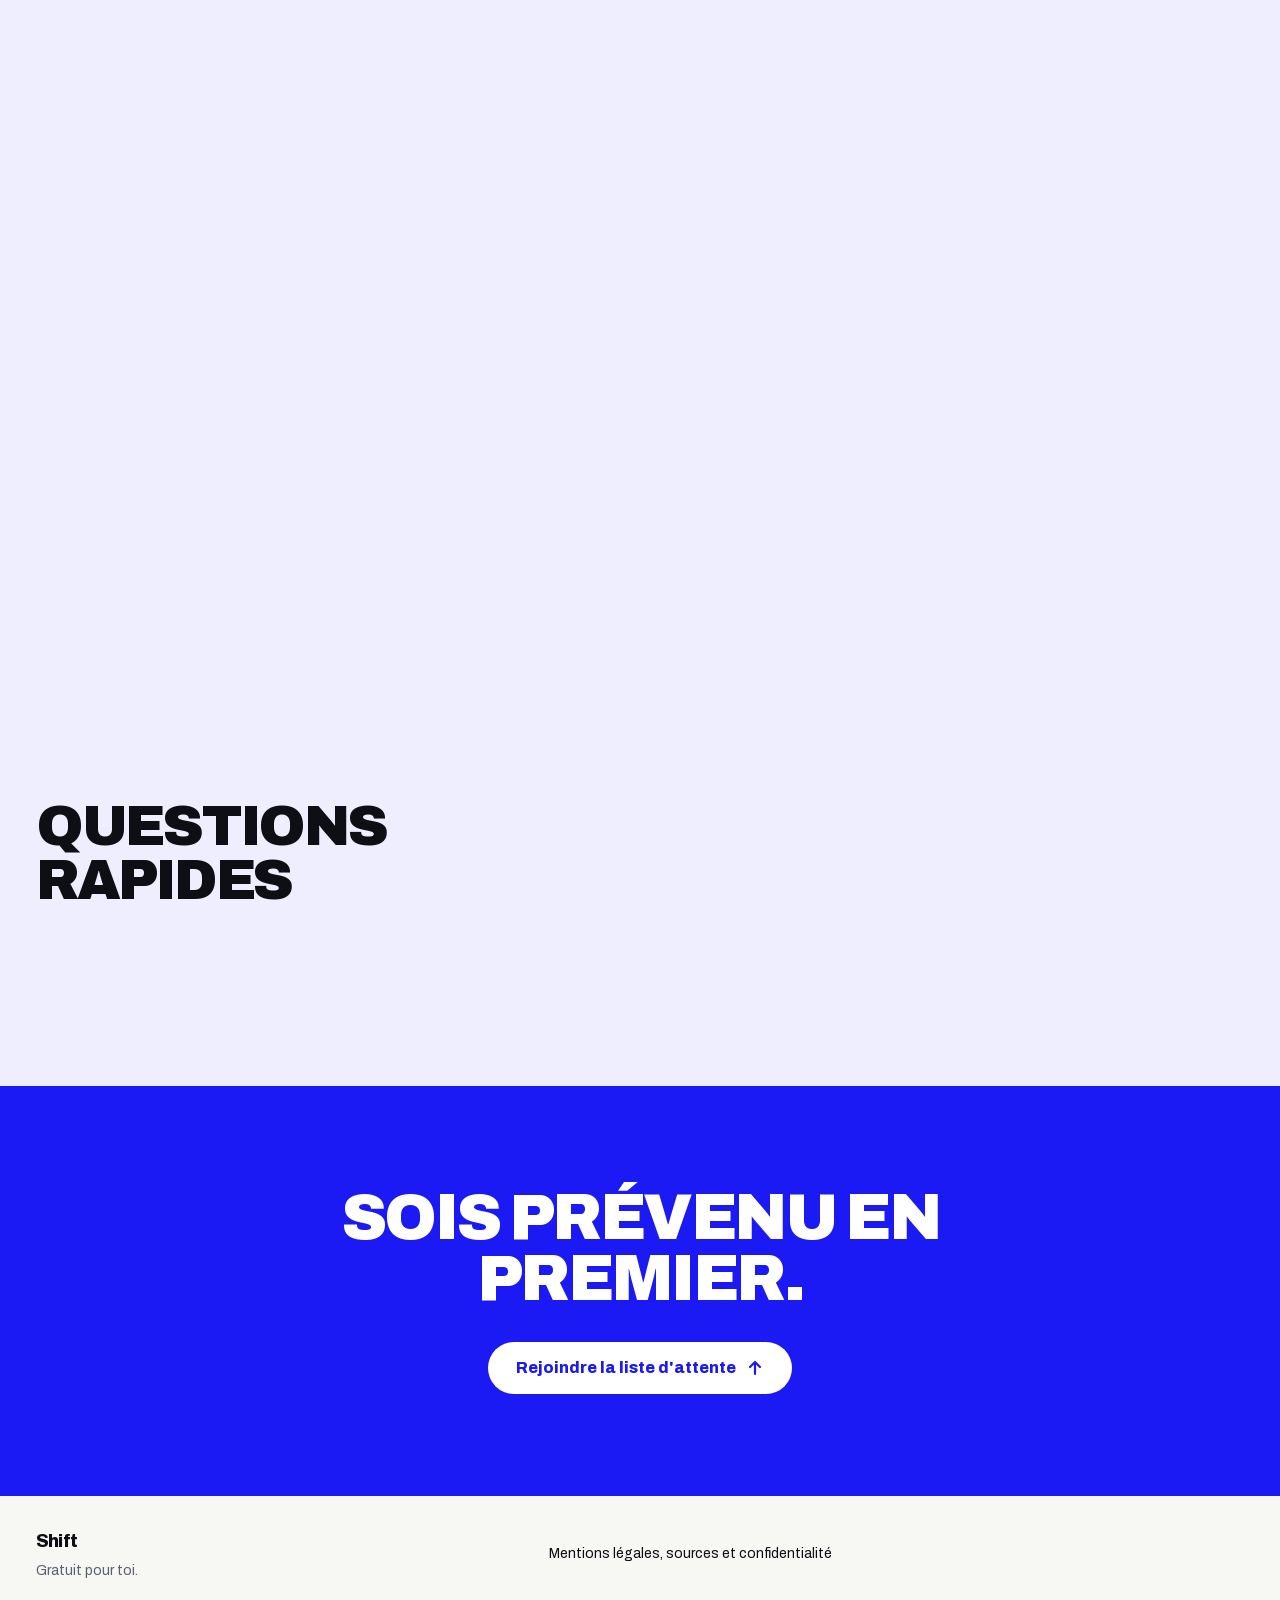
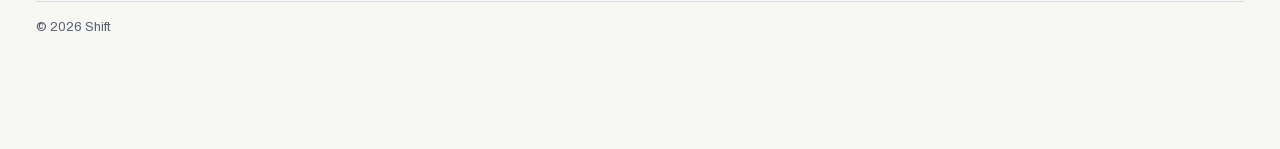
==== commit 96a5cbad: "chore: US 10 · Vitrine — titre de la page : « Ton permis, au vrai prix. » Co-Authored-By: Claude Opu" ====
--- a/index.html
+++ b/index.html
@@ -7,7 +7,7 @@
      Aucun script inline, aucun style inline, aucun tiers chargé ; motion.js ne fait qu'animer. Seul l'envoi du formulaire part vers Brevo. -->
 <meta http-equiv="Content-Security-Policy" content="default-src 'none'; script-src 'self'; style-src 'self'; font-src 'self'; img-src 'self'; connect-src 'self' https://e501521f.sibforms.com; form-action 'self' https://e501521f.sibforms.com; base-uri 'none'">
 <meta name="referrer" content="no-referrer">
-<title>Shift · Les aides pour ton permis</title>
+<title>Shift · Ton permis, au vrai prix.</title>
 <meta name="description" content="Le forfait 20 h + code du permis B coûte en moyenne 1 426 €. Des aides peuvent en payer une partie. Rejoins la liste : on te prévient dès que la nouvelle aide de la Région Île-de-France ouvre.">
 <link rel="preload" href="fonts/archivo-latin.woff2" as="font" type="font/woff2" crossorigin>
 <link rel="stylesheet" href="style.css?v=20261112.2">
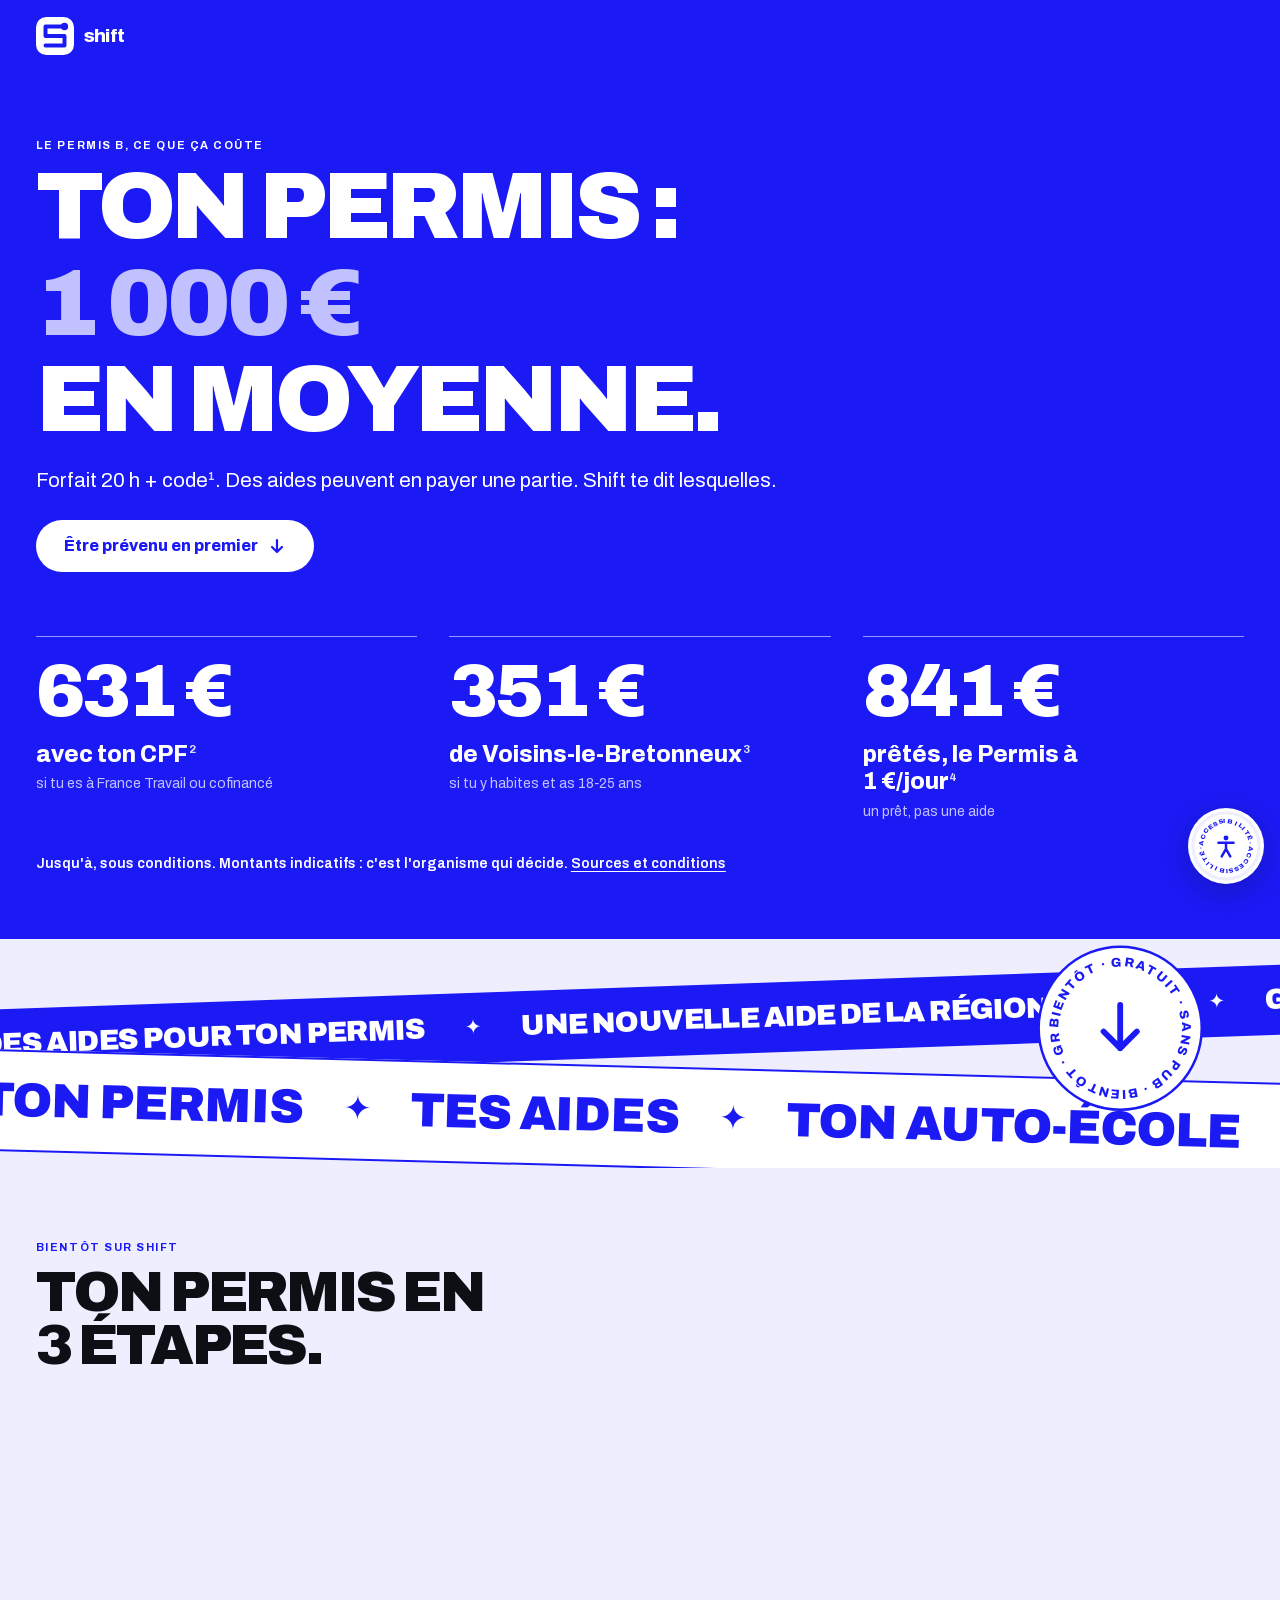
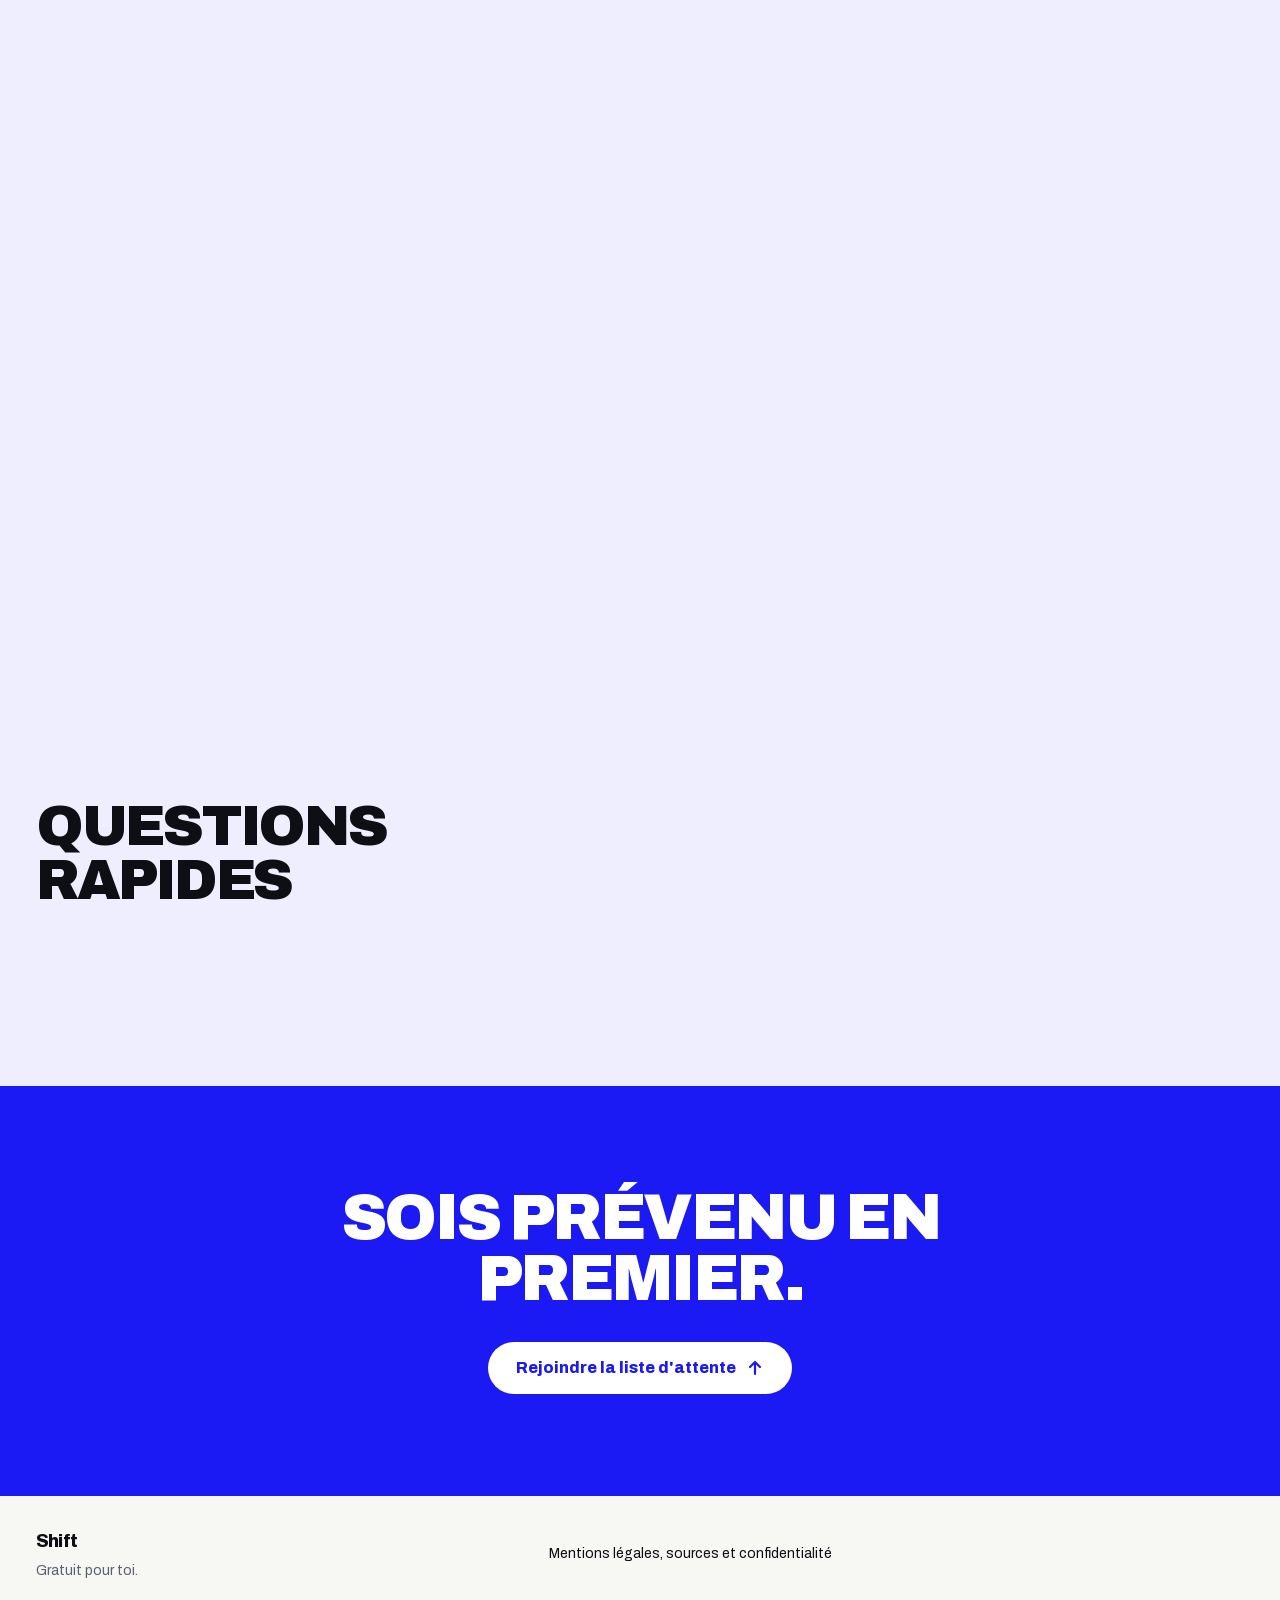
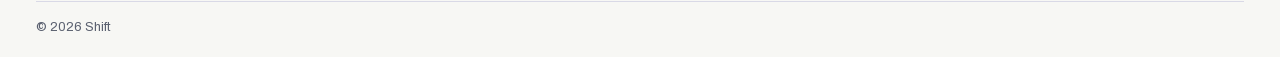
==== commit 4ceb7781: "fix: US 10 · Vitrine — pied de page calé en bas, sans grande marge vide La marge de 112 px sous le p" ====
--- a/index.html
+++ b/index.html
@@ -10,9 +10,9 @@
 <title>Shift · Ton permis, au vrai prix.</title>
 <meta name="description" content="Le forfait 20 h + code du permis B coûte en moyenne 1 426 €. Des aides peuvent en payer une partie. Rejoins la liste : on te prévient dès que la nouvelle aide de la Région Île-de-France ouvre.">
 <link rel="preload" href="fonts/archivo-latin.woff2" as="font" type="font/woff2" crossorigin>
-<link rel="stylesheet" href="style.css?v=20261112.2">
+<link rel="stylesheet" href="style.css?v=20261113">
 <link rel="icon" href="favicon.svg" type="image/svg+xml">
-<script src="motion.js?v=20261112.2"></script>
+<script src="motion.js?v=20261113"></script>
 </head>
 <body>
 <a class="evitement" href="#contenu">Aller au contenu</a>
--- a/style.css
+++ b/style.css
@@ -334,8 +334,9 @@
 .evitement{position:absolute; left:16px; top:-100px; z-index:30; background:var(--blanc); color:var(--champ); font-weight:800; padding:12px 18px; border-radius:999px; text-decoration:none}
 .evitement:focus{top:12px}
 main:focus{outline:none}
-/* la pastille ne cache jamais le bas de la page (WCAG 2.4.11) */
-.pied{padding-bottom:112px}
+/* la pastille ne cache jamais le bas de la page (WCAG 2.4.11) : on lui garde la place à droite
+   au lieu d'une grande marge vide sous le pied de page */
+body:has(.reglages) .pied-haut > *,body:has(.reglages) .pied-mot{padding-right:104px}
 /* rien ne déborde à 320 px, même en « texte plus grand » (WCAG 1.4.10) */
 .suite-grille > *,.chiffres > *,.etapes > *{min-width:0}
 .h2,.titre,.final-titre,.carte-titre{overflow-wrap:break-word; hyphens:manual}
